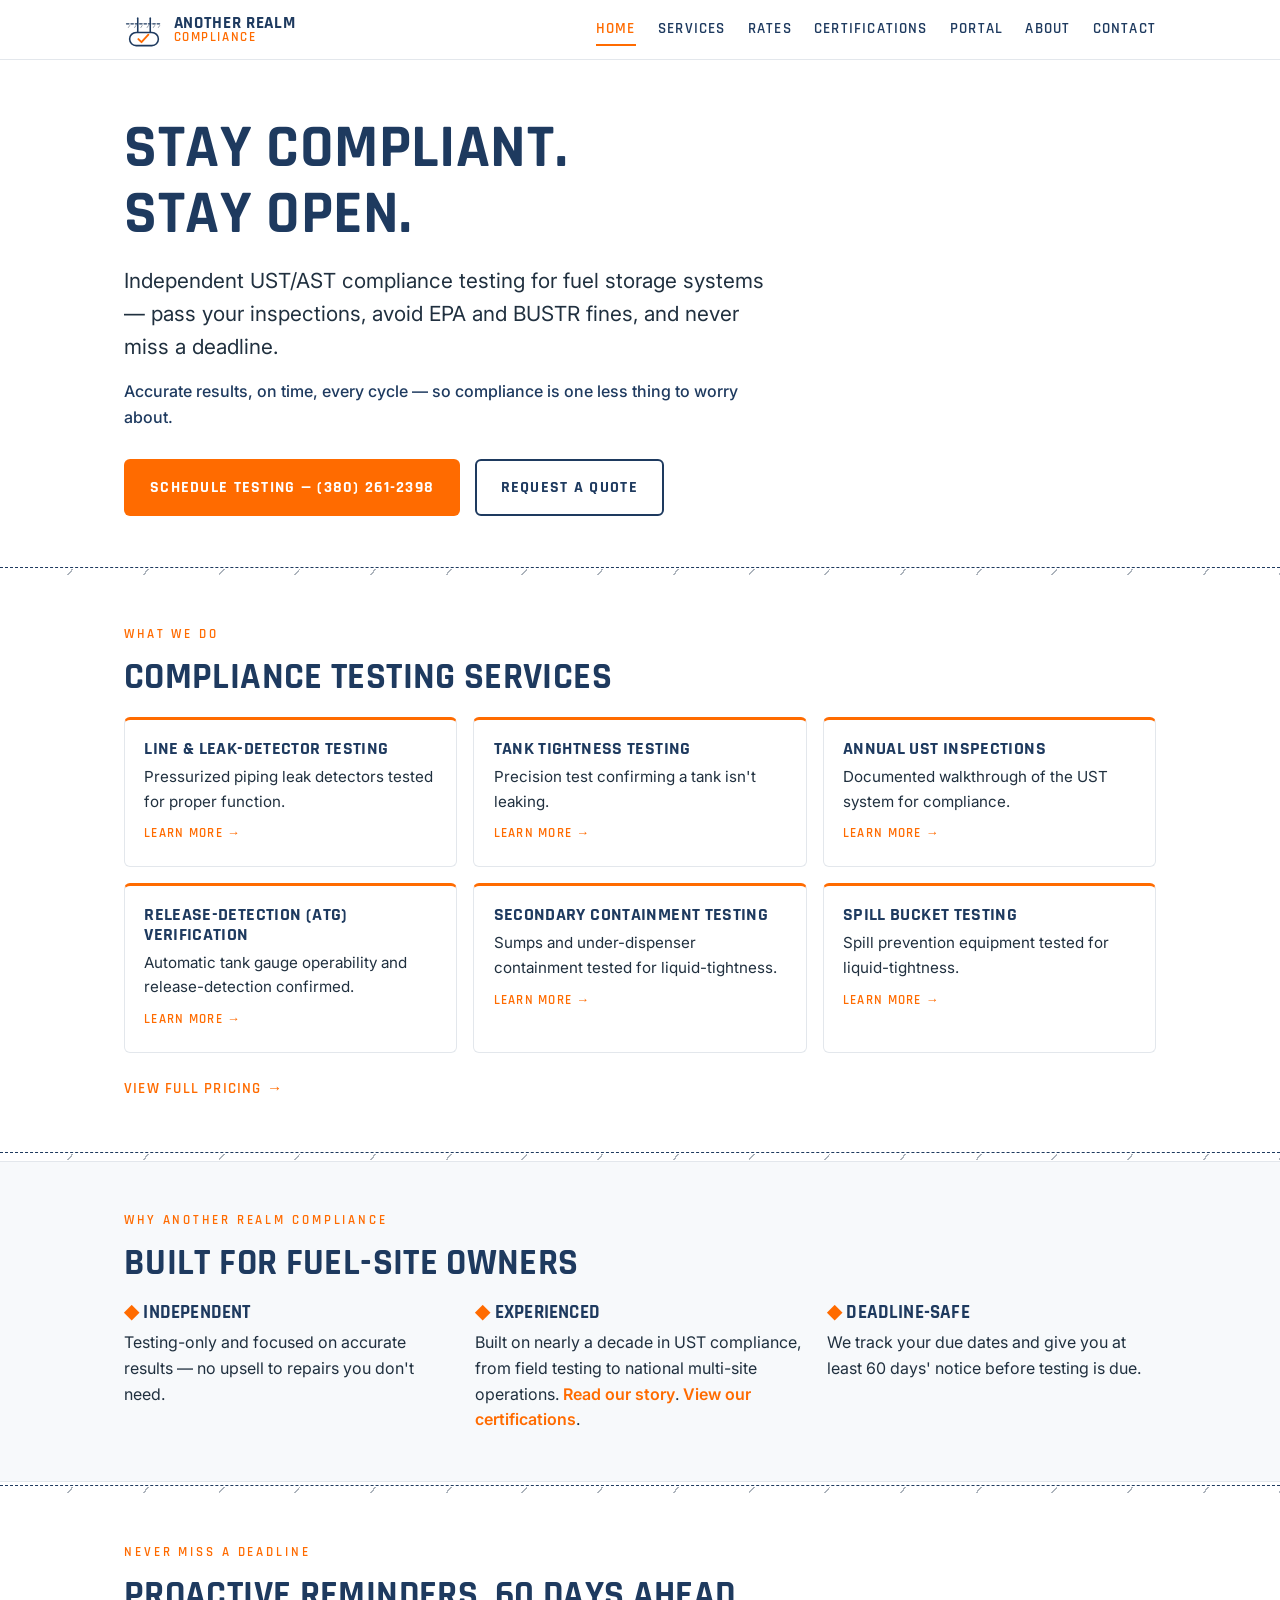
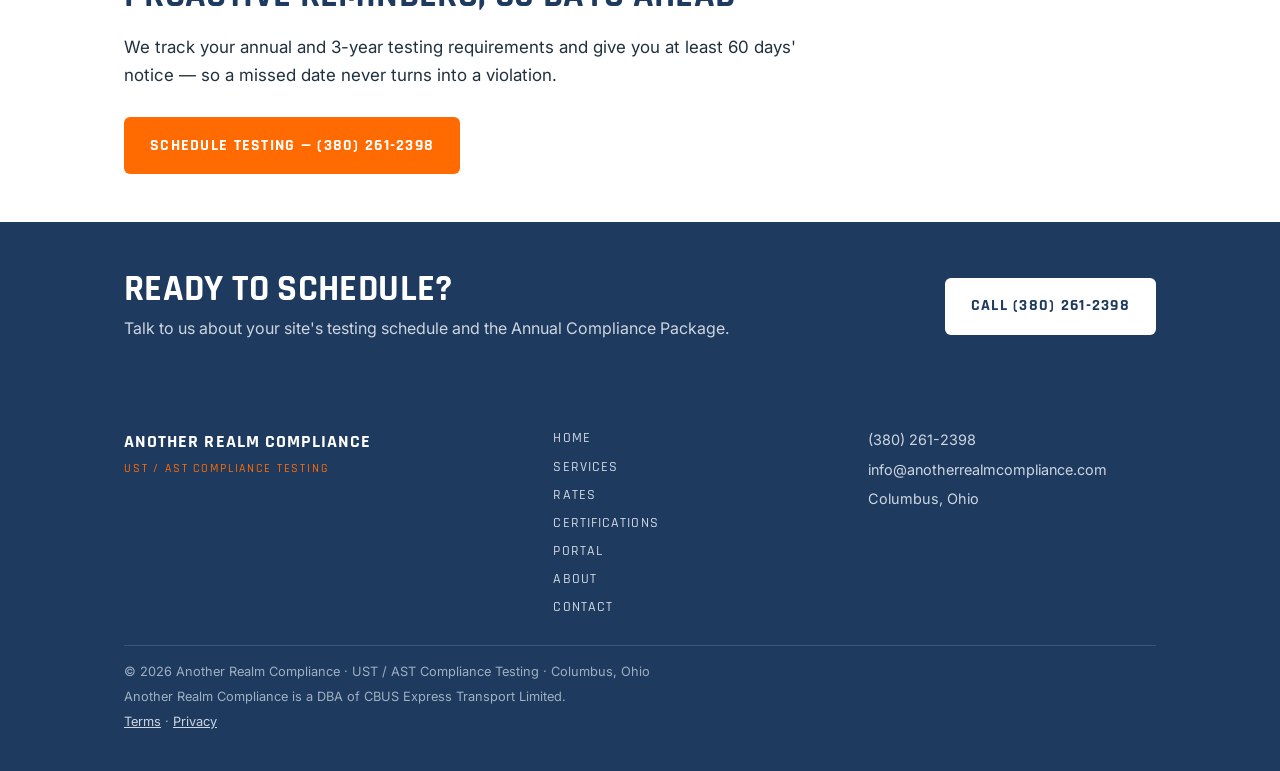
==== index.html @ cd10cde7 "Split pricing into new /rates page; strip prices from /services cards, cross-link via anchors, add R" ====
<!DOCTYPE html>
<html lang="en">
<head>
  <meta charset="UTF-8">
  <meta name="viewport" content="width=device-width, initial-scale=1.0, viewport-fit=cover">
  <meta name="theme-color" content="#1E3A5F">
  <title>UST/AST Compliance Testing | Another Realm Compliance</title>
  <meta name="description" content="Independent UST/AST compliance testing for fuel storage systems. Pass inspections, avoid EPA and BUSTR fines, and never miss a deadline. Call (380) 261-2398.">
  <link rel="canonical" href="https://anotherrealmcompliance.com/">
  <meta property="og:title" content="UST/AST Compliance Testing | Another Realm Compliance">
  <meta property="og:description" content="Independent UST/AST compliance testing for fuel storage systems. Pass inspections, avoid EPA and BUSTR fines, and never miss a deadline.">
  <meta property="og:type" content="website">
  <meta property="og:url" content="https://anotherrealmcompliance.com/">
  <meta property="og:image" content="https://anotherrealmcompliance.com/og-image.png">
  <link rel="preconnect" href="https://fonts.googleapis.com">
  <link rel="preconnect" href="https://fonts.gstatic.com" crossorigin>
  <link href="https://fonts.googleapis.com/css2?family=Rajdhani:wght@500;600;700&family=Inter:wght@400;500;600&display=swap" rel="stylesheet">
  <link rel="stylesheet" href="/style.css">
  <link rel="icon" type="image/svg+xml" href="/favicon.svg">
</head>
<body data-page="home">

<!-- ===== SHARED HEADER ===== -->
<header class="site-head">
  <div class="head-inner">
    <a class="brand" href="index.html" aria-label="Another Realm Compliance — home">
      <span class="brand-mark" aria-hidden="true">
        <svg viewBox="0 0 64 64" fill="none" xmlns="http://www.w3.org/2000/svg" role="img" aria-label="Another Realm Compliance buried tank mark">
          <line x1="4" y1="22" x2="60" y2="22" stroke="#1E3A5F" stroke-width="2" stroke-dasharray="4 3" stroke-linecap="round"/>
          <g stroke="#8A94A0" stroke-width="1.5" stroke-linecap="round">
            <line x1="9" y1="25" x2="7" y2="28"/><line x1="19" y1="25" x2="17" y2="28"/><line x1="29" y1="25" x2="27" y2="28"/><line x1="39" y1="25" x2="37" y2="28"/><line x1="49" y1="25" x2="47" y2="28"/><line x1="57" y1="25" x2="55" y2="28"/>
          </g>
          <line x1="22" y1="13" x2="22" y2="38" stroke="#1E3A5F" stroke-width="2.5" stroke-linecap="round"/>
          <line x1="42" y1="13" x2="42" y2="38" stroke="#1E3A5F" stroke-width="2.5" stroke-linecap="round"/>
          <rect x="9" y="36" width="46" height="21" rx="10.5" fill="#fff" stroke="#1E3A5F" stroke-width="2.5"/>
          <path d="M23 46.5 l5 5 l11 -12" stroke="#FF6B00" stroke-width="3" stroke-linecap="round" stroke-linejoin="round" fill="none"/>
        </svg>
      </span>
      <span class="brand-word"><span class="bw-1">Another Realm</span><span class="bw-2">Compliance</span></span>
    </a>
    <input type="checkbox" id="navToggle" class="nav-toggle" aria-hidden="true">
    <label for="navToggle" class="nav-burger" aria-label="Toggle menu"><span></span><span></span><span></span></label>
    <nav class="site-nav">
      <a class="nav-home" href="index.html">Home</a>
      <a class="nav-services" href="services.html">Services</a>
      <a class="nav-rates" href="rates.html">Rates</a>
      <a class="nav-certs" href="certifications.html">Certifications</a>
      <a class="nav-portal" href="portal.html">Portal</a>
      <a class="nav-about" href="about.html">About</a>
      <a class="nav-contact" href="contact.html">Contact</a>
      <!-- reserved for future: <a class="nav-resources" href="resources.html">Resources</a> -->
    </nav>
  </div>
</header>
<!-- ===== /SHARED HEADER ===== -->

<main>
  <section class="hero">
    <div class="wrap">
      <h1>Stay Compliant.<br>Stay Open.</h1>
      <p class="sub">Independent UST/AST compliance testing for fuel storage systems — pass your inspections, avoid EPA and BUSTR fines, and never miss a deadline.</p>
      <p class="trust">Accurate results, on time, every cycle — so compliance is one less thing to worry about.</p>
      <div class="cta-row">
        <a class="btn btn-primary" href="tel:+13802612398">Schedule Testing — (380) 261-2398</a>
        <a class="btn btn-ghost" href="contact.html">Request a Quote</a>
      </div>
    </div>
  </section>

  <div class="grade-divider"></div>

  <section class="what-we-do">
    <div class="wrap">
      <p class="eyebrow">What We Do</p>
      <h2 class="sec-title">Compliance Testing Services</h2>
      <div class="card-grid">
        <a class="card" href="services.html"><h3>Line &amp; Leak-Detector Testing</h3><p>Pressurized piping leak detectors tested for proper function.</p><span class="go">Learn more &rarr;</span></a>
        <a class="card" href="services.html"><h3>Tank Tightness Testing</h3><p>Precision test confirming a tank isn't leaking.</p><span class="go">Learn more &rarr;</span></a>
        <a class="card" href="services.html"><h3>Annual UST Inspections</h3><p>Documented walkthrough of the UST system for compliance.</p><span class="go">Learn more &rarr;</span></a>
        <a class="card" href="services.html"><h3>Release-Detection (ATG) Verification</h3><p>Automatic tank gauge operability and release-detection confirmed.</p><span class="go">Learn more &rarr;</span></a>
        <a class="card" href="services.html"><h3>Secondary Containment Testing</h3><p>Sumps and under-dispenser containment tested for liquid-tightness.</p><span class="go">Learn more &rarr;</span></a>
        <a class="card" href="services.html"><h3>Spill Bucket Testing</h3><p>Spill prevention equipment tested for liquid-tightness.</p><span class="go">Learn more &rarr;</span></a>
      </div>
      <p style="margin-top:1.4rem;"><a href="/rates" style="font-family:'Rajdhani',sans-serif;font-weight:600;text-transform:uppercase;letter-spacing:.08em;font-size:.95rem;color:var(--orange);text-decoration:none;">View Full Pricing &rarr;</a></p>
    </div>
  </section>

  <div class="grade-divider"></div>

  <section class="why band">
    <div class="wrap">
      <p class="eyebrow">Why Another Realm Compliance</p>
      <h2 class="sec-title">Built For Fuel-Site Owners</h2>
      <div class="props">
        <div class="prop">
          <h3><span class="tick">&#9670;</span> Independent</h3>
          <p>Testing-only and focused on accurate results — no upsell to repairs you don't need.</p>
        </div>
        <div class="prop">
          <h3><span class="tick">&#9670;</span> Experienced</h3>
          <p>Built on nearly a decade in UST compliance, from field testing to national multi-site operations. <a href="about.html">Read our story</a>. <a href="certifications.html">View our certifications</a>.</p>
        </div>
        <div class="prop">
          <h3><span class="tick">&#9670;</span> Deadline-Safe</h3>
          <p>We track your due dates and give you at least 60 days' notice before testing is due.</p>
        </div>
      </div>
    </div>
  </section>

  <div class="grade-divider"></div>

  <section class="deadline">
    <div class="wrap">
      <p class="eyebrow">Never Miss A Deadline</p>
      <h2 class="sec-title">Proactive Reminders, 60 Days Ahead</h2>
      <p class="sec-intro">We track your annual and 3-year testing requirements and give you at least 60 days' notice — so a missed date never turns into a violation.</p>
      <a class="btn btn-primary" href="tel:+13802612398">Schedule Testing — (380) 261-2398</a>
    </div>
  </section>

  <section class="band-navy">
    <div class="wrap band-inner">
      <div>
        <h2 class="sec-title" style="margin-bottom:.4rem;">Ready To Schedule?</h2>
        <p class="sub" style="margin:0;">Talk to us about your site's testing schedule and the Annual Compliance Package.</p>
      </div>
      <a class="btn btn-light" href="tel:+13802612398">Call (380) 261-2398</a>
    </div>
  </section>
</main>

<!-- ===== SHARED FOOTER ===== -->
<footer class="site-foot">
  <div class="foot-inner">
    <div class="foot-brand">
      <span class="foot-word">Another Realm Compliance</span>
      <span class="foot-tag">UST / AST Compliance Testing</span>
    </div>
    <nav class="foot-nav" aria-label="Footer">
      <a href="index.html">Home</a>
      <a href="services.html">Services</a>
      <a href="rates.html">Rates</a>
      <a href="certifications.html">Certifications</a>
      <a href="portal.html">Portal</a>
      <a href="about.html">About</a>
      <a href="contact.html">Contact</a>
      <!-- reserved for future: <a href="resources.html">Resources</a> -->
    </nav>
    <div class="foot-contact">
      <a href="tel:+13802612398">(380) 261-2398</a>
      <a href="mailto:info@anotherrealmcompliance.com">info@anotherrealmcompliance.com</a>
      <span>Columbus, Ohio</span>
    </div>
    <div class="foot-legal">
      <span>&copy; 2026 Another Realm Compliance &middot; UST / AST Compliance Testing &middot; Columbus, Ohio</span>
      <span>Another Realm Compliance is a DBA of CBUS Express Transport Limited.</span>
      <span><a href="/legal#terms" style="color:#cdd6e0;text-decoration:underline;">Terms</a> &middot; <a href="/legal#privacy" style="color:#cdd6e0;text-decoration:underline;">Privacy</a></span>
    </div>
  </div>
</footer>
<!-- ===== /SHARED FOOTER ===== -->

</body>
</html>
---- style.css ----
/* ============================================================
   Another Realm Compliance — shared stylesheet (multi-page site)
   Brand tokens: orange #FF6B00 · navy #1E3A5F · steel #8A94A0
   Fonts: Rajdhani (headings/nav) · Inter (body)
   ============================================================ */
*, *::before, *::after { box-sizing:border-box; margin:0; padding:0; }
:root {
  --orange:#FF6B00;
  --orange-dk:#e35f00;
  --navy:#1E3A5F;
  --navy-dk:#162c48;
  --steel:#8A94A0;
  --ink:#20303f;
  --line:#e3e7ec;
  --panel:#f7f9fb;
  --white:#ffffff;
  --wrap:1080px;
}
html { height:100%; -webkit-text-size-adjust:100%; scroll-behavior:smooth; }
body {
  min-height:100%; background:var(--white); color:var(--ink); overflow-x:hidden;
  font-family:'Inter',-apple-system,BlinkMacSystemFont,'Segoe UI',sans-serif;
  -webkit-font-smoothing:antialiased; -moz-osx-font-smoothing:grayscale;
  line-height:1.6; display:flex; flex-direction:column;
}
main { flex:1 0 auto; }
.wrap { width:100%; max-width:var(--wrap); margin:0 auto; padding:0 1.5rem; }
a { color:var(--navy); }
h1,h2,h3,h4 { font-family:'Rajdhani',sans-serif; color:var(--navy); line-height:1.08; text-transform:uppercase; letter-spacing:.01em; }

/* ── Buttons ── */
.btn {
  display:inline-flex; align-items:center; justify-content:center; gap:.5rem;
  font-family:'Rajdhani',sans-serif; font-weight:700; text-transform:uppercase;
  letter-spacing:.08em; font-size:1rem; padding:.85rem 1.5rem; border-radius:6px;
  text-decoration:none; cursor:pointer; border:2px solid transparent; transition:all .2s;
  -webkit-tap-highlight-color:transparent; text-align:center; white-space:normal; max-width:100%;
}
.btn-primary { background:var(--orange); color:#fff; }
.btn-primary:hover { background:var(--orange-dk); box-shadow:0 6px 18px rgba(255,107,0,.35); }
.btn-ghost { background:transparent; color:var(--navy); border-color:var(--navy); }
.btn-ghost:hover { background:var(--navy); color:#fff; }
.btn-light { background:#fff; color:var(--navy); }
.btn-light:hover { background:#eef2f6; }

/* ── Grade-line divider motif (dashed navy + sparse gray hatch ticks) ── */
.grade-divider { height:12px; border:0; margin:0; position:relative; }
.grade-divider::before {
  content:""; position:absolute; left:0; right:0; top:3px; height:0;
  border-top:1.5px dashed var(--navy);
}
.grade-divider::after {
  content:""; position:absolute; left:0; right:0; top:5px; height:6px;
  background-image:repeating-linear-gradient(-50deg, var(--steel) 0 1.4px, transparent 1.4px 58px);
  opacity:.7;
}

/* ── Header / nav ── */
.site-head { background:#fff; border-bottom:1px solid var(--line); position:sticky; top:0; z-index:50; }
.head-inner { max-width:var(--wrap); margin:0 auto; padding:.6rem 1.5rem; display:flex; align-items:center; justify-content:space-between; gap:1rem; }
.brand { display:flex; align-items:center; gap:.6rem; text-decoration:none; }
.brand-mark { display:block; height:40px; }
.brand-mark svg { height:40px; width:auto; display:block; }
.brand-word { display:flex; flex-direction:column; line-height:1; }
.bw-1 { font-family:'Rajdhani',sans-serif; font-weight:700; font-size:1.05rem; color:var(--navy); letter-spacing:.04em; text-transform:uppercase; }
.bw-2 { font-family:'Rajdhani',sans-serif; font-weight:600; font-size:.82rem; color:var(--orange); letter-spacing:.12em; text-transform:uppercase; }
.nav-toggle { display:none; }
.nav-burger { display:none; flex-direction:column; gap:5px; cursor:pointer; padding:8px; }
.nav-burger span { width:24px; height:2px; background:var(--navy); border-radius:2px; transition:.2s; }
.site-nav { display:flex; align-items:center; gap:1.4rem; }
.site-nav a {
  font-family:'Rajdhani',sans-serif; font-weight:600; text-transform:uppercase;
  letter-spacing:.08em; font-size:.92rem; color:var(--navy); text-decoration:none; padding:.25rem 0;
  border-bottom:2px solid transparent; transition:color .15s,border-color .15s;
}
.site-nav a:hover { color:var(--orange); }
body[data-page="home"] .nav-home,
body[data-page="services"] .nav-services,
body[data-page="rates"] .nav-rates,
body[data-page="certs"] .nav-certs,
body[data-page="portal"] .nav-portal,
body[data-page="about"] .nav-about,
body[data-page="contact"] .nav-contact { color:var(--orange); border-bottom-color:var(--orange); }

@media(max-width:760px){
  .nav-burger { display:flex; }
  .site-nav {
    position:absolute; top:100%; left:0; right:0; background:#fff; border-bottom:1px solid var(--line);
    flex-direction:column; align-items:stretch; gap:0; padding:.5rem 1.5rem 1rem;
    max-height:0; overflow:hidden; transition:max-height .25s ease; box-shadow:0 8px 18px rgba(0,0,0,.06);
  }
  .site-nav a { padding:.75rem 0; border-bottom:1px solid var(--line); }
  .nav-toggle:checked ~ .site-nav { max-height:420px; }
}

/* ── Generic sections ── */
section { padding:3rem 0; }
.eyebrow { font-family:'Rajdhani',sans-serif; font-weight:600; text-transform:uppercase; letter-spacing:.22em; color:var(--orange); font-size:.82rem; margin-bottom:.8rem; }
.sec-title { font-size:clamp(1.6rem,4vw,2.3rem); margin-bottom:1.2rem; }
.sec-intro { max-width:680px; font-size:1.06rem; margin-bottom:1.8rem; color:var(--ink); }
.center { text-align:center; }
.muted { color:var(--steel); }

/* ── Hero ── */
.hero { padding:3.5rem 0 3rem; }
.hero h1 { font-size:clamp(2.3rem,6.5vw,3.8rem); margin-bottom:1rem; }
.hero .sub { font-size:clamp(1.05rem,2.6vw,1.3rem); max-width:660px; margin-bottom:1rem; color:var(--ink); }
.hero .trust { font-size:1rem; color:var(--navy); font-weight:500; max-width:640px; margin-bottom:1.8rem; }
.hero .cta-row { display:flex; flex-wrap:wrap; gap:.9rem; }

/* ── Cards grid ── */
.card-grid { display:grid; grid-template-columns:repeat(3,1fr); gap:1rem; }
.card-grid.two { grid-template-columns:repeat(2,1fr); }
.card {
  border:1px solid var(--line); border-top:3px solid var(--orange); border-radius:6px;
  padding:1.2rem 1.2rem 1.3rem; background:#fff; text-decoration:none; color:inherit; display:block;
  transition:box-shadow .2s,transform .2s;
}
a.card:hover { box-shadow:0 8px 22px rgba(30,58,95,.1); transform:translateY(-2px); }
.card h3 { font-size:1.15rem; margin-bottom:.4rem; letter-spacing:.02em; }
.card p { font-size:.95rem; color:var(--ink); }
.card .go { display:inline-block; margin-top:.6rem; font-family:'Rajdhani',sans-serif; font-weight:600; text-transform:uppercase; letter-spacing:.1em; font-size:.8rem; color:var(--orange); }

/* ── Value props ── */
.props { display:grid; grid-template-columns:repeat(3,1fr); gap:1.4rem; }
.prop h3 { font-size:1.2rem; margin-bottom:.4rem; }
.prop .tick { color:var(--orange); }
.prop a { color:var(--orange); font-weight:600; text-decoration:none; }
.prop a:hover { text-decoration:underline; }

/* ── Bands ── */
.band { background:var(--panel); border-top:1px solid var(--line); border-bottom:1px solid var(--line); }
.band-navy { background:var(--navy); color:#fff; }
.band-navy h2 { color:#fff; }
.band-navy .sub { color:#cdd6e0; max-width:640px; margin:.6rem 0 1.4rem; }
.band-inner { display:flex; flex-wrap:wrap; align-items:center; justify-content:space-between; gap:1.2rem; }

/* ── Services (details cards) ── */
.svc-caveat { background:#fff; border:1px dashed var(--navy); border-radius:6px; padding:.9rem 1.1rem; margin-bottom:1.6rem; color:var(--navy); font-weight:500; }
.svc-list { display:flex; flex-direction:column; gap:.8rem; }
details.svc {
  border:1px solid var(--line); border-left:3px solid var(--orange); border-radius:6px; background:#fff; overflow:hidden;
}
details.svc > summary {
  list-style:none; cursor:pointer; padding:1rem 1.2rem; font-family:'Rajdhani',sans-serif; font-weight:600;
  text-transform:uppercase; letter-spacing:.03em; color:var(--navy); font-size:1.1rem;
  display:flex; align-items:center; justify-content:space-between; gap:1rem;
}
details.svc > summary::-webkit-details-marker { display:none; }
details.svc > summary::after { content:"+"; color:var(--orange); font-size:1.5rem; font-weight:700; line-height:1; }
details.svc[open] > summary::after { content:"\2013"; }
.svc-body { padding:0 1.2rem 1.2rem; }
.svc-body dl { display:grid; gap:.6rem; }
.svc-body dt { font-family:'Rajdhani',sans-serif; font-weight:600; text-transform:uppercase; letter-spacing:.1em; font-size:.75rem; color:var(--orange); }
.svc-body dd { margin:0 0 .3rem; color:var(--ink); }

/* ── Package / pricing ── */
.package { background:var(--panel); border:1px solid var(--line); border-radius:8px; padding:1.6rem; margin-top:1.8rem; }
.package h3 { font-size:1.4rem; margin-bottom:.6rem; }
.package ul { margin:.4rem 0 1rem 1.1rem; }
.package li { margin-bottom:.3rem; }
.price-grid { display:grid; grid-template-columns:repeat(3,1fr); gap:1rem; margin-top:1rem; }
.price-card { border:1px solid var(--line); border-top:3px solid var(--navy); border-radius:6px; padding:1.2rem; background:#fff; text-align:center; }
.price-card h4 { font-size:1.1rem; margin-bottom:.5rem; }
.price-card .price { font-family:'Rajdhani',sans-serif; font-weight:700; color:var(--orange); font-size:1.3rem; margin:.4rem 0 .8rem; }

/* ── Certifications ── */
.cert-list { display:flex; flex-direction:column; gap:1rem; max-width:720px; }
.cert-item { display:flex; align-items:flex-start; gap:.9rem; border:1px solid var(--line); border-left:3px solid var(--orange); border-radius:6px; padding:1.1rem 1.2rem; background:#fff; }
.cert-item .mk { color:var(--orange); font-size:1.3rem; line-height:1.2; flex-shrink:0; }
.cert-item h3 { font-size:1.15rem; margin-bottom:.15rem; }
.cert-item .kind { font-family:'Rajdhani',sans-serif; font-weight:600; text-transform:uppercase; letter-spacing:.14em; font-size:.72rem; color:var(--steel); }
.cert-note { max-width:720px; margin-top:1.4rem; color:var(--ink); }

/* ── About ── */
.prose { max-width:720px; }
.prose p { margin-bottom:1rem; font-size:1.05rem; }
.prose h2 { margin:1.6rem 0 .6rem; font-size:1.5rem; }
.prose a { color:var(--orange); font-weight:600; }

/* ── Portal ── */
.portal-status { border:1px dashed var(--navy); border-radius:6px; padding:1rem 1.2rem; background:var(--panel); color:var(--navy); font-weight:500; max-width:720px; margin:1.2rem 0 1.6rem; }
.portal-points { display:grid; grid-template-columns:repeat(3,1fr); gap:1.2rem; margin:1.4rem 0; }
.portal-points .p .tick { color:var(--orange); font-weight:700; }

/* ── Contact / form ── */
.contact-cols { display:grid; grid-template-columns:1fr 1fr; gap:2rem; align-items:start; }
.contact-facts .item { margin-bottom:1.1rem; }
.contact-facts .k { font-family:'Rajdhani',sans-serif; font-weight:600; text-transform:uppercase; letter-spacing:.18em; font-size:.72rem; color:var(--steel); display:block; margin-bottom:.2rem; }
.contact-facts a, .contact-facts .v { color:var(--navy); font-weight:600; font-size:1.15rem; text-decoration:none; }
.contact-facts a:hover { color:var(--orange); }
.call-cta { background:var(--navy); color:#fff; border-radius:8px; padding:1.3rem 1.4rem; margin-bottom:1.6rem; display:flex; flex-wrap:wrap; align-items:center; justify-content:space-between; gap:1rem; }
.call-cta .t { font-family:'Rajdhani',sans-serif; font-weight:700; text-transform:uppercase; letter-spacing:.04em; font-size:1.15rem; }
.form-card { background:var(--panel); border:1px solid var(--line); border-radius:8px; padding:1.6rem; }
.form-card .lead { margin-bottom:1.1rem; color:var(--ink); }
.form-label { display:block; font-family:'Rajdhani',sans-serif; font-weight:600; font-size:.85rem; letter-spacing:.16em; text-transform:uppercase; color:var(--navy); margin-bottom:.6rem; }
.input-row { display:flex; border-radius:5px; border:1.5px solid var(--line); overflow:hidden; background:#fff; transition:border-color .2s,box-shadow .2s; }
.input-row:focus-within { border-color:var(--navy); box-shadow:0 0 0 3px rgba(30,58,95,.14); }
.input-row input[type="email"] { flex:1; min-width:0; min-height:50px; padding:.9rem 1.1rem; background:transparent; border:none; outline:none; color:var(--ink); font-family:'Inter',sans-serif; font-size:1rem; }
.input-row input::placeholder { color:var(--steel); }
.input-row button { min-height:50px; padding:.9rem 1.6rem; background:var(--orange); border:none; color:#fff; cursor:pointer; font-family:'Rajdhani',sans-serif; font-size:.9rem; font-weight:700; letter-spacing:.12em; text-transform:uppercase; transition:background .2s,box-shadow .2s; -webkit-tap-highlight-color:transparent; }
.input-row button:hover { background:var(--orange-dk); box-shadow:0 4px 14px rgba(255,107,0,.35); }
.input-row button:disabled { opacity:.7; cursor:default; }
.success-msg { display:none; padding:.9rem 0; font-family:'Rajdhani',sans-serif; font-weight:600; color:var(--navy); font-size:1.15rem; letter-spacing:.04em; }
.success-msg .star { color:var(--orange); }
.error-msg { display:none; padding:.5rem 0; color:#c0392b; font-size:.85rem; }
.privacy-note { margin-top:.8rem; font-size:.8rem; color:var(--steel); letter-spacing:.04em; }

/* ── Footer ── */
.site-foot { background:var(--navy); color:#cdd6e0; flex-shrink:0; }
.foot-inner { max-width:var(--wrap); margin:0 auto; padding:2.4rem 1.5rem; display:grid; grid-template-columns:1.4fr 1fr 1fr; gap:1.6rem; }
.foot-word { font-family:'Rajdhani',sans-serif; font-weight:700; text-transform:uppercase; letter-spacing:.06em; color:#fff; font-size:1.1rem; display:block; }
.foot-tag { font-family:'Rajdhani',sans-serif; font-weight:500; text-transform:uppercase; letter-spacing:.16em; color:var(--orange); font-size:.72rem; display:block; margin-top:.2rem; }
.foot-nav { display:flex; flex-direction:column; gap:.4rem; }
.foot-nav a { color:#cdd6e0; text-decoration:none; font-family:'Rajdhani',sans-serif; font-weight:500; text-transform:uppercase; letter-spacing:.08em; font-size:.85rem; }
.foot-nav a:hover { color:var(--orange); }
.foot-contact { display:flex; flex-direction:column; gap:.4rem; }
.foot-contact a, .foot-contact span { color:#cdd6e0; text-decoration:none; font-size:.9rem; }
.foot-contact a:hover { color:#fff; }
.foot-legal { grid-column:1 / -1; border-top:1px solid rgba(255,255,255,.14); padding-top:1rem; display:flex; flex-direction:column; gap:.3rem; }
.foot-legal span { font-size:.8rem; color:#9fb0c2; }

@media(max-width:760px){
  .card-grid, .card-grid.two, .props, .portal-points, .price-grid { grid-template-columns:1fr; }
  .contact-cols { grid-template-columns:1fr; }
  .foot-inner { grid-template-columns:1fr; gap:1.2rem; }
  .input-row { flex-direction:column; }
  .input-row button { width:100%; }
  .band-inner { flex-direction:column; align-items:flex-start; }
  .band-inner .btn, .call-cta .btn { width:100%; }
  .call-cta { flex-direction:column; align-items:flex-start; }
}
@media(max-width:560px){
  .hero .cta-row { flex-direction:column; align-items:stretch; }
  .hero .cta-row .btn { width:100%; }
}
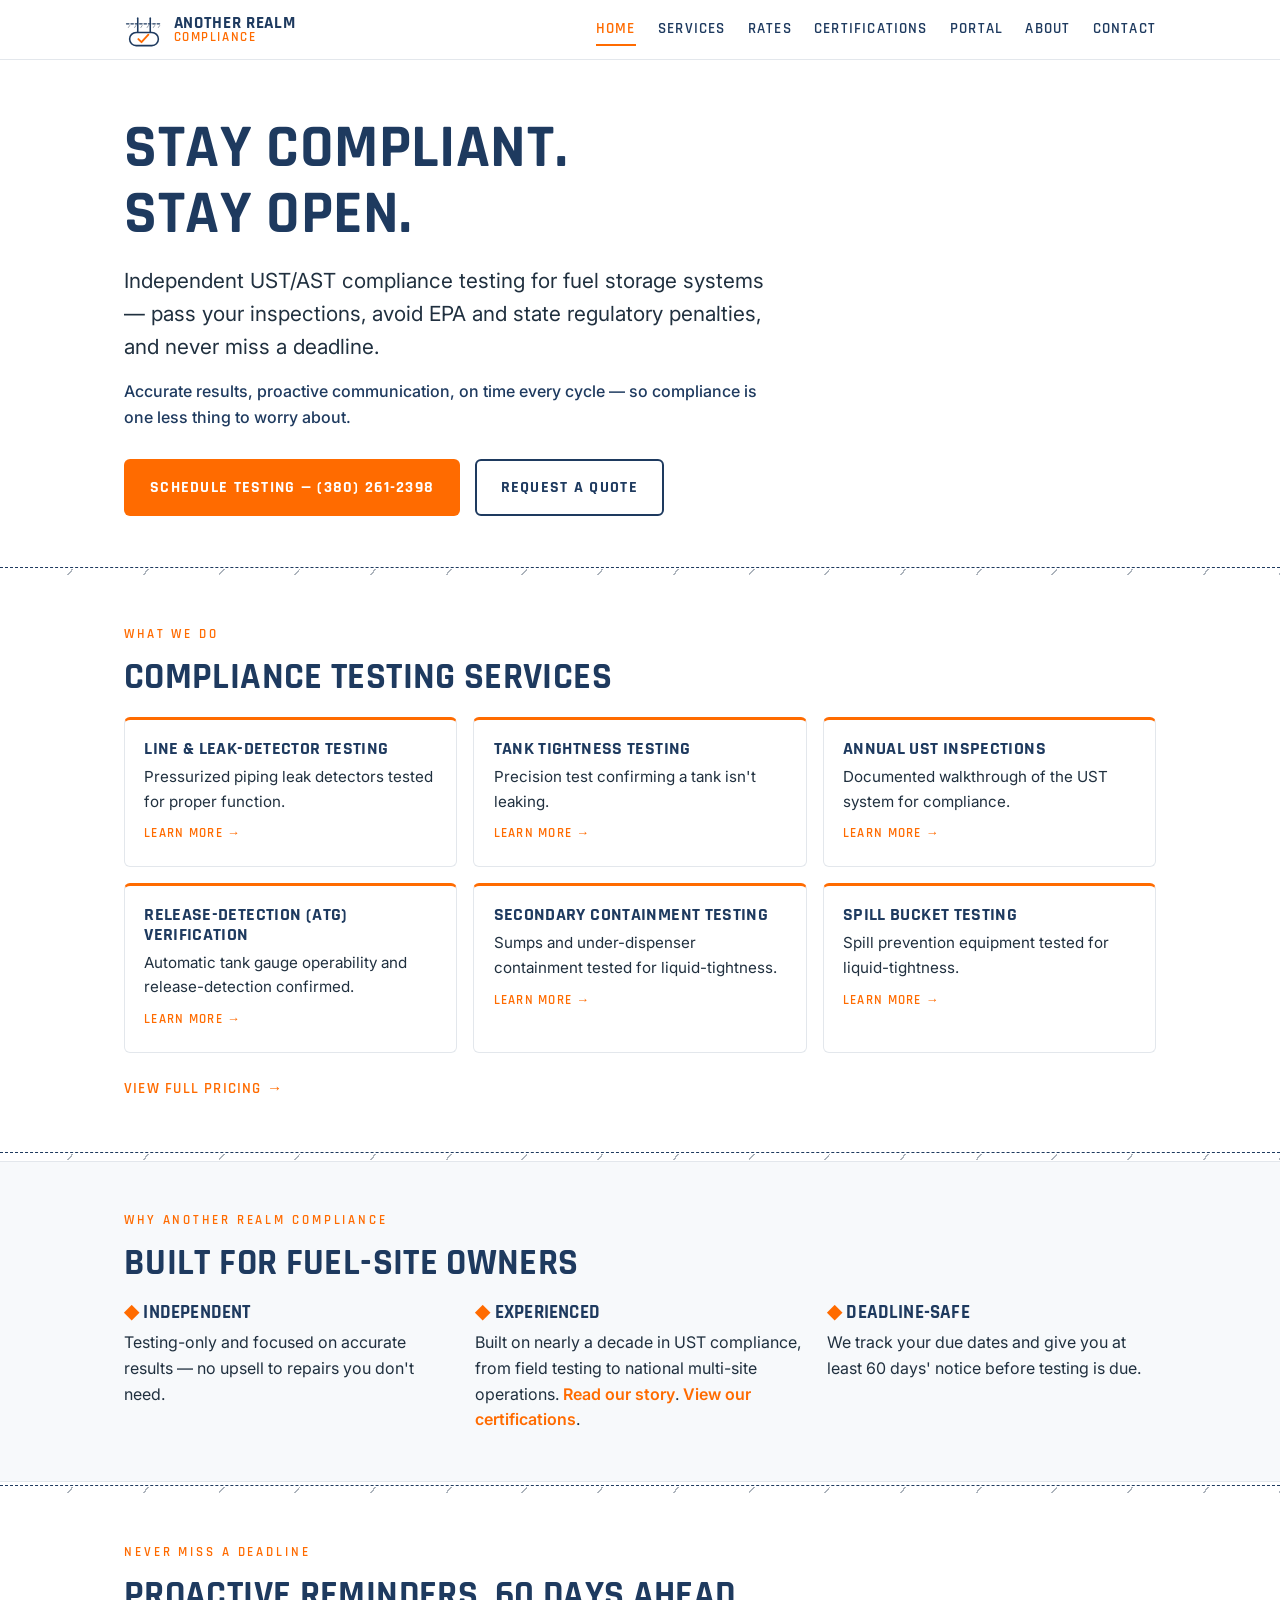
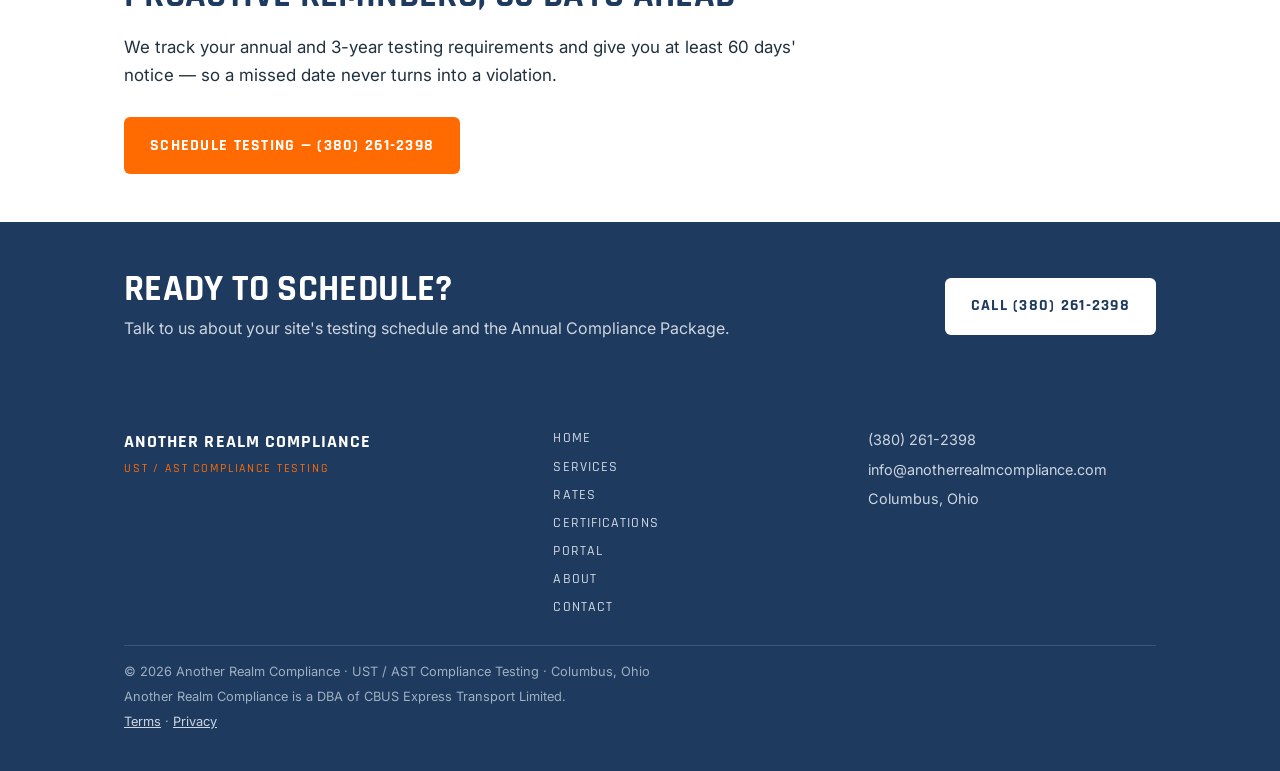
==== commit 73b92ccc: "Fix remaining BUSTR references sitewide; add responsive-communication differentiator to Home/About/s" ====
--- a/index.html
+++ b/index.html
@@ -5,10 +5,10 @@
   <meta name="viewport" content="width=device-width, initial-scale=1.0, viewport-fit=cover">
   <meta name="theme-color" content="#1E3A5F">
   <title>UST/AST Compliance Testing | Another Realm Compliance</title>
-  <meta name="description" content="Independent UST/AST compliance testing for fuel storage systems. Pass inspections, avoid EPA and BUSTR fines, and never miss a deadline. Call (380) 261-2398.">
+  <meta name="description" content="Independent UST/AST compliance testing for fuel storage systems. Pass inspections, avoid EPA and state regulatory penalties, and never miss a deadline. Call (380) 261-2398.">
   <link rel="canonical" href="https://anotherrealmcompliance.com/">
   <meta property="og:title" content="UST/AST Compliance Testing | Another Realm Compliance">
-  <meta property="og:description" content="Independent UST/AST compliance testing for fuel storage systems. Pass inspections, avoid EPA and BUSTR fines, and never miss a deadline.">
+  <meta property="og:description" content="Independent UST/AST compliance testing for fuel storage systems. Pass inspections, avoid EPA and state regulatory penalties, and never miss a deadline.">
   <meta property="og:type" content="website">
   <meta property="og:url" content="https://anotherrealmcompliance.com/">
   <meta property="og:image" content="https://anotherrealmcompliance.com/og-image.png">
@@ -58,8 +58,8 @@
   <section class="hero">
     <div class="wrap">
       <h1>Stay Compliant.<br>Stay Open.</h1>
-      <p class="sub">Independent UST/AST compliance testing for fuel storage systems — pass your inspections, avoid EPA and BUSTR fines, and never miss a deadline.</p>
-      <p class="trust">Accurate results, on time, every cycle — so compliance is one less thing to worry about.</p>
+      <p class="sub">Independent UST/AST compliance testing for fuel storage systems — pass your inspections, avoid EPA and state regulatory penalties, and never miss a deadline.</p>
+      <p class="trust">Accurate results, proactive communication, on time every cycle — so compliance is one less thing to worry about.</p>
       <div class="cta-row">
         <a class="btn btn-primary" href="tel:+13802612398">Schedule Testing — (380) 261-2398</a>
         <a class="btn btn-ghost" href="contact.html">Request a Quote</a>
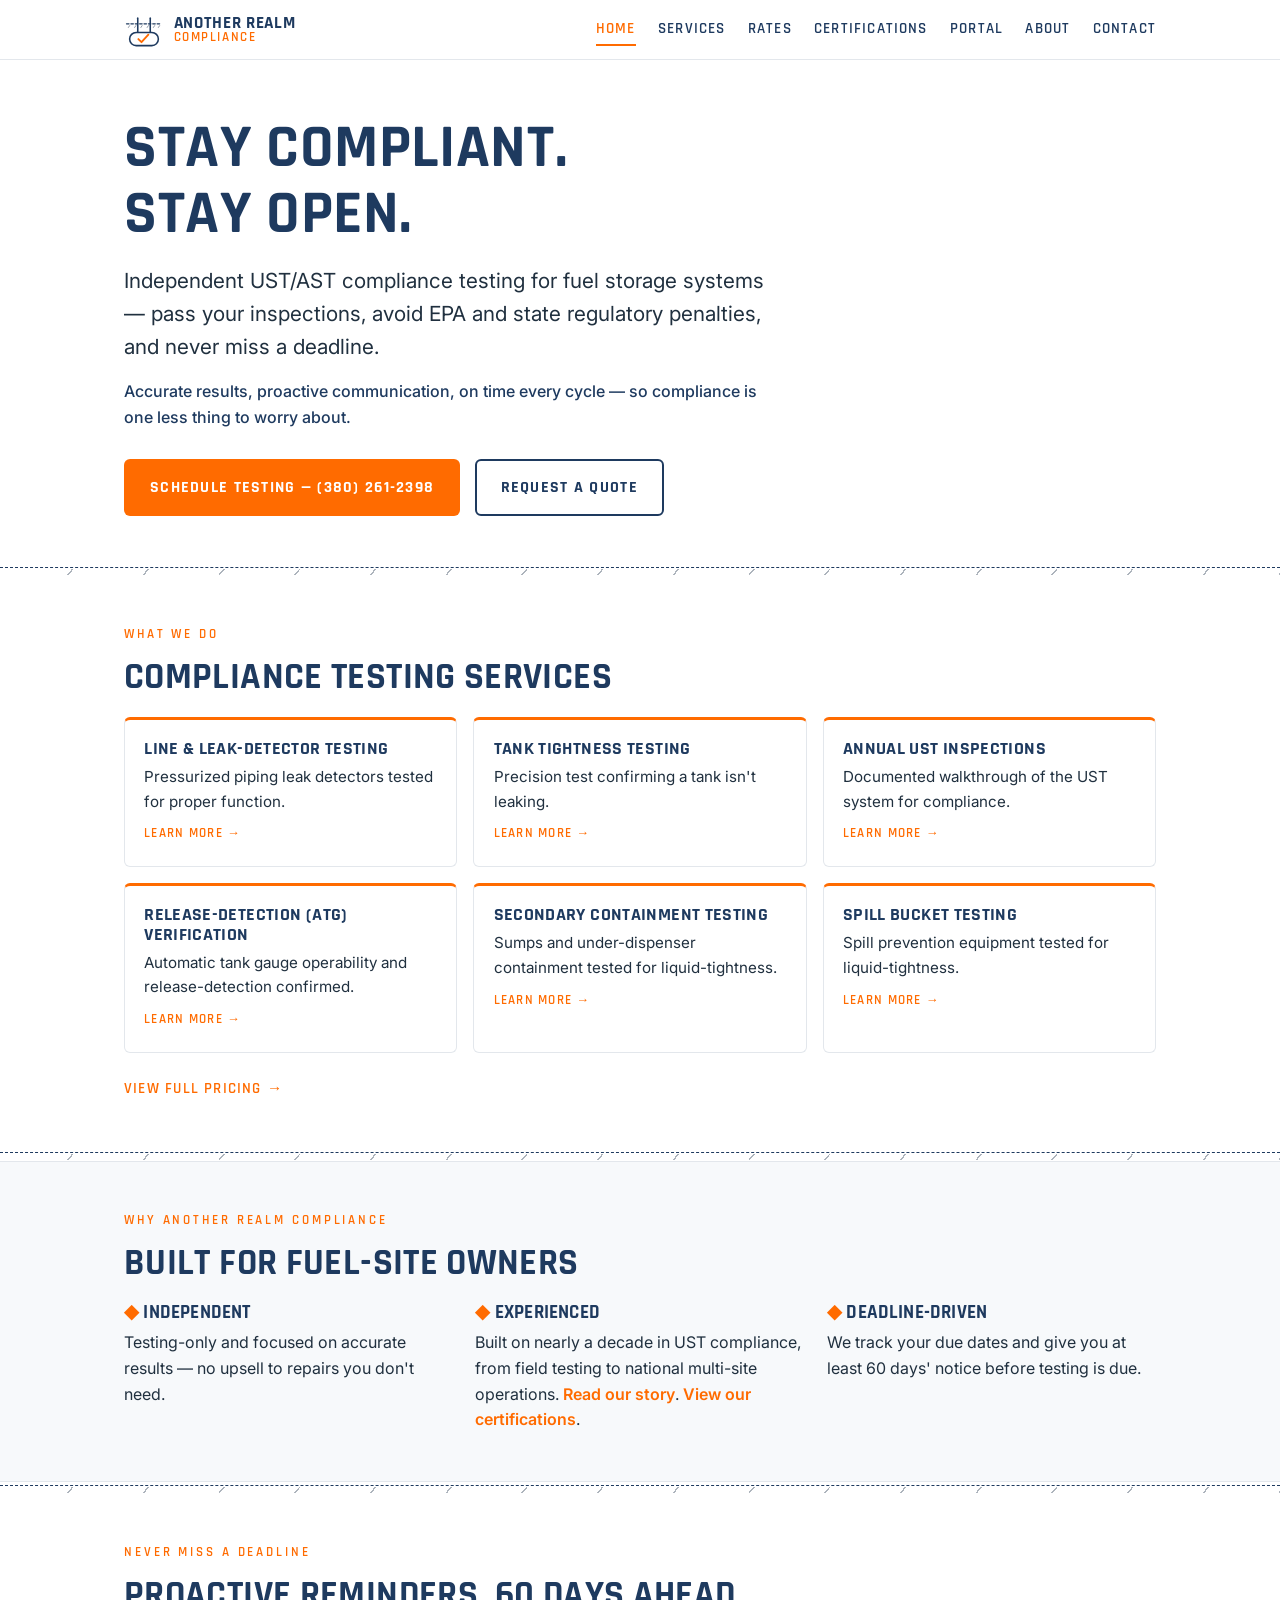
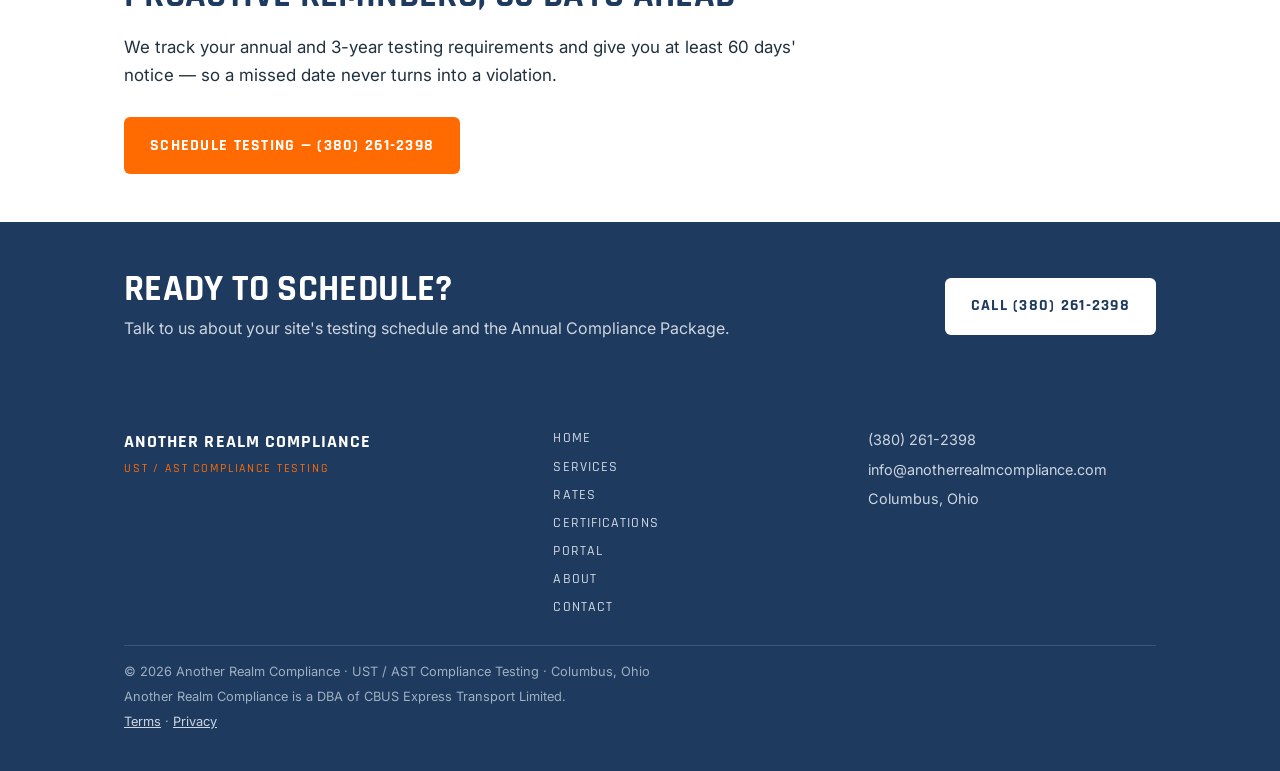
==== commit c1f3d152: "Update tagline to Deadline-Driven sitewide; add content-hash fingerprinting to og-image/style/favico" ====
--- a/index.html
+++ b/index.html
@@ -11,12 +11,12 @@
   <meta property="og:description" content="Independent UST/AST compliance testing for fuel storage systems. Pass inspections, avoid EPA and state regulatory penalties, and never miss a deadline.">
   <meta property="og:type" content="website">
   <meta property="og:url" content="https://anotherrealmcompliance.com/">
-  <meta property="og:image" content="https://anotherrealmcompliance.com/og-image.png">
+  <meta property="og:image" content="https://anotherrealmcompliance.com/og-image.7cd42fa3.png">
   <link rel="preconnect" href="https://fonts.googleapis.com">
   <link rel="preconnect" href="https://fonts.gstatic.com" crossorigin>
   <link href="https://fonts.googleapis.com/css2?family=Rajdhani:wght@500;600;700&family=Inter:wght@400;500;600&display=swap" rel="stylesheet">
-  <link rel="stylesheet" href="/style.css">
-  <link rel="icon" type="image/svg+xml" href="/favicon.svg">
+  <link rel="stylesheet" href="/style.99b4024d.css">
+  <link rel="icon" type="image/svg+xml" href="/favicon.4cda8c5a.svg">
 </head>
 <body data-page="home">
 
@@ -101,7 +101,7 @@
           <p>Built on nearly a decade in UST compliance, from field testing to national multi-site operations. <a href="about.html">Read our story</a>. <a href="certifications.html">View our certifications</a>.</p>
         </div>
         <div class="prop">
-          <h3><span class="tick">&#9670;</span> Deadline-Safe</h3>
+          <h3><span class="tick">&#9670;</span> Deadline-Driven</h3>
           <p>We track your due dates and give you at least 60 days' notice before testing is due.</p>
         </div>
       </div>
--- a/style.99b4024d.css
+++ b/style.99b4024d.css
@@ -0,0 +1,236 @@
+/* ============================================================
+   Another Realm Compliance — shared stylesheet (multi-page site)
+   Brand tokens: orange #FF6B00 · navy #1E3A5F · steel #8A94A0
+   Fonts: Rajdhani (headings/nav) · Inter (body)
+   ============================================================ */
+*, *::before, *::after { box-sizing:border-box; margin:0; padding:0; }
+:root {
+  --orange:#FF6B00;
+  --orange-dk:#e35f00;
+  --navy:#1E3A5F;
+  --navy-dk:#162c48;
+  --steel:#8A94A0;
+  --ink:#20303f;
+  --line:#e3e7ec;
+  --panel:#f7f9fb;
+  --white:#ffffff;
+  --wrap:1080px;
+}
+html { height:100%; -webkit-text-size-adjust:100%; scroll-behavior:smooth; }
+body {
+  min-height:100%; background:var(--white); color:var(--ink); overflow-x:hidden;
+  font-family:'Inter',-apple-system,BlinkMacSystemFont,'Segoe UI',sans-serif;
+  -webkit-font-smoothing:antialiased; -moz-osx-font-smoothing:grayscale;
+  line-height:1.6; display:flex; flex-direction:column;
+}
+main { flex:1 0 auto; }
+.wrap { width:100%; max-width:var(--wrap); margin:0 auto; padding:0 1.5rem; }
+a { color:var(--navy); }
+h1,h2,h3,h4 { font-family:'Rajdhani',sans-serif; color:var(--navy); line-height:1.08; text-transform:uppercase; letter-spacing:.01em; }
+
+/* ── Buttons ── */
+.btn {
+  display:inline-flex; align-items:center; justify-content:center; gap:.5rem;
+  font-family:'Rajdhani',sans-serif; font-weight:700; text-transform:uppercase;
+  letter-spacing:.08em; font-size:1rem; padding:.85rem 1.5rem; border-radius:6px;
+  text-decoration:none; cursor:pointer; border:2px solid transparent; transition:all .2s;
+  -webkit-tap-highlight-color:transparent; text-align:center; white-space:normal; max-width:100%;
+}
+.btn-primary { background:var(--orange); color:#fff; }
+.btn-primary:hover { background:var(--orange-dk); box-shadow:0 6px 18px rgba(255,107,0,.35); }
+.btn-ghost { background:transparent; color:var(--navy); border-color:var(--navy); }
+.btn-ghost:hover { background:var(--navy); color:#fff; }
+.btn-light { background:#fff; color:var(--navy); }
+.btn-light:hover { background:#eef2f6; }
+
+/* ── Grade-line divider motif (dashed navy + sparse gray hatch ticks) ── */
+.grade-divider { height:12px; border:0; margin:0; position:relative; }
+.grade-divider::before {
+  content:""; position:absolute; left:0; right:0; top:3px; height:0;
+  border-top:1.5px dashed var(--navy);
+}
+.grade-divider::after {
+  content:""; position:absolute; left:0; right:0; top:5px; height:6px;
+  background-image:repeating-linear-gradient(-50deg, var(--steel) 0 1.4px, transparent 1.4px 58px);
+  opacity:.7;
+}
+
+/* ── Header / nav ── */
+.site-head { background:#fff; border-bottom:1px solid var(--line); position:sticky; top:0; z-index:50; }
+.head-inner { max-width:var(--wrap); margin:0 auto; padding:.6rem 1.5rem; display:flex; align-items:center; justify-content:space-between; gap:1rem; }
+.brand { display:flex; align-items:center; gap:.6rem; text-decoration:none; }
+.brand-mark { display:block; height:40px; }
+.brand-mark svg { height:40px; width:auto; display:block; }
+.brand-word { display:flex; flex-direction:column; line-height:1; }
+.bw-1 { font-family:'Rajdhani',sans-serif; font-weight:700; font-size:1.05rem; color:var(--navy); letter-spacing:.04em; text-transform:uppercase; }
+.bw-2 { font-family:'Rajdhani',sans-serif; font-weight:600; font-size:.82rem; color:var(--orange); letter-spacing:.12em; text-transform:uppercase; }
+.nav-toggle { display:none; }
+.nav-burger { display:none; flex-direction:column; gap:5px; cursor:pointer; padding:8px; }
+.nav-burger span { width:24px; height:2px; background:var(--navy); border-radius:2px; transition:.2s; }
+.site-nav { display:flex; align-items:center; gap:1.4rem; }
+.site-nav a {
+  font-family:'Rajdhani',sans-serif; font-weight:600; text-transform:uppercase;
+  letter-spacing:.08em; font-size:.92rem; color:var(--navy); text-decoration:none; padding:.25rem 0;
+  border-bottom:2px solid transparent; transition:color .15s,border-color .15s;
+}
+.site-nav a:hover { color:var(--orange); }
+body[data-page="home"] .nav-home,
+body[data-page="services"] .nav-services,
+body[data-page="rates"] .nav-rates,
+body[data-page="certs"] .nav-certs,
+body[data-page="portal"] .nav-portal,
+body[data-page="about"] .nav-about,
+body[data-page="contact"] .nav-contact { color:var(--orange); border-bottom-color:var(--orange); }
+
+@media(max-width:760px){
+  .nav-burger { display:flex; }
+  .site-nav {
+    position:absolute; top:100%; left:0; right:0; background:#fff; border-bottom:1px solid var(--line);
+    flex-direction:column; align-items:stretch; gap:0; padding:.5rem 1.5rem 1rem;
+    max-height:0; overflow:hidden; transition:max-height .25s ease; box-shadow:0 8px 18px rgba(0,0,0,.06);
+  }
+  .site-nav a { padding:.75rem 0; border-bottom:1px solid var(--line); }
+  .nav-toggle:checked ~ .site-nav { max-height:420px; }
+}
+
+/* ── Generic sections ── */
+section { padding:3rem 0; }
+.eyebrow { font-family:'Rajdhani',sans-serif; font-weight:600; text-transform:uppercase; letter-spacing:.22em; color:var(--orange); font-size:.82rem; margin-bottom:.8rem; }
+.sec-title { font-size:clamp(1.6rem,4vw,2.3rem); margin-bottom:1.2rem; }
+.sec-intro { max-width:680px; font-size:1.06rem; margin-bottom:1.8rem; color:var(--ink); }
+.center { text-align:center; }
+.muted { color:var(--steel); }
+
+/* ── Hero ── */
+.hero { padding:3.5rem 0 3rem; }
+.hero h1 { font-size:clamp(2.3rem,6.5vw,3.8rem); margin-bottom:1rem; }
+.hero .sub { font-size:clamp(1.05rem,2.6vw,1.3rem); max-width:660px; margin-bottom:1rem; color:var(--ink); }
+.hero .trust { font-size:1rem; color:var(--navy); font-weight:500; max-width:640px; margin-bottom:1.8rem; }
+.hero .cta-row { display:flex; flex-wrap:wrap; gap:.9rem; }
+
+/* ── Cards grid ── */
+.card-grid { display:grid; grid-template-columns:repeat(3,1fr); gap:1rem; }
+.card-grid.two { grid-template-columns:repeat(2,1fr); }
+.card {
+  border:1px solid var(--line); border-top:3px solid var(--orange); border-radius:6px;
+  padding:1.2rem 1.2rem 1.3rem; background:#fff; text-decoration:none; color:inherit; display:block;
+  transition:box-shadow .2s,transform .2s;
+}
+a.card:hover { box-shadow:0 8px 22px rgba(30,58,95,.1); transform:translateY(-2px); }
+.card h3 { font-size:1.15rem; margin-bottom:.4rem; letter-spacing:.02em; }
+.card p { font-size:.95rem; color:var(--ink); }
+.card .go { display:inline-block; margin-top:.6rem; font-family:'Rajdhani',sans-serif; font-weight:600; text-transform:uppercase; letter-spacing:.1em; font-size:.8rem; color:var(--orange); }
+
+/* ── Value props ── */
+.props { display:grid; grid-template-columns:repeat(3,1fr); gap:1.4rem; }
+.prop h3 { font-size:1.2rem; margin-bottom:.4rem; }
+.prop .tick { color:var(--orange); }
+.prop a { color:var(--orange); font-weight:600; text-decoration:none; }
+.prop a:hover { text-decoration:underline; }
+
+/* ── Bands ── */
+.band { background:var(--panel); border-top:1px solid var(--line); border-bottom:1px solid var(--line); }
+.band-navy { background:var(--navy); color:#fff; }
+.band-navy h2 { color:#fff; }
+.band-navy .sub { color:#cdd6e0; max-width:640px; margin:.6rem 0 1.4rem; }
+.band-inner { display:flex; flex-wrap:wrap; align-items:center; justify-content:space-between; gap:1.2rem; }
+
+/* ── Services (details cards) ── */
+.svc-caveat { background:#fff; border:1px dashed var(--navy); border-radius:6px; padding:.9rem 1.1rem; margin-bottom:1.6rem; color:var(--navy); font-weight:500; }
+.svc-list { display:flex; flex-direction:column; gap:.8rem; }
+details.svc {
+  border:1px solid var(--line); border-left:3px solid var(--orange); border-radius:6px; background:#fff; overflow:hidden;
+}
+details.svc > summary {
+  list-style:none; cursor:pointer; padding:1rem 1.2rem; font-family:'Rajdhani',sans-serif; font-weight:600;
+  text-transform:uppercase; letter-spacing:.03em; color:var(--navy); font-size:1.1rem;
+  display:flex; align-items:center; justify-content:space-between; gap:1rem;
+}
+details.svc > summary::-webkit-details-marker { display:none; }
+details.svc > summary::after { content:"+"; color:var(--orange); font-size:1.5rem; font-weight:700; line-height:1; }
+details.svc[open] > summary::after { content:"\2013"; }
+.svc-body { padding:0 1.2rem 1.2rem; }
+.svc-body dl { display:grid; gap:.6rem; }
+.svc-body dt { font-family:'Rajdhani',sans-serif; font-weight:600; text-transform:uppercase; letter-spacing:.1em; font-size:.75rem; color:var(--orange); }
+.svc-body dd { margin:0 0 .3rem; color:var(--ink); }
+
+/* ── Package / pricing ── */
+.package { background:var(--panel); border:1px solid var(--line); border-radius:8px; padding:1.6rem; margin-top:1.8rem; }
+.package h3 { font-size:1.4rem; margin-bottom:.6rem; }
+.package ul { margin:.4rem 0 1rem 1.1rem; }
+.package li { margin-bottom:.3rem; }
+.price-grid { display:grid; grid-template-columns:repeat(3,1fr); gap:1rem; margin-top:1rem; }
+.price-card { border:1px solid var(--line); border-top:3px solid var(--navy); border-radius:6px; padding:1.2rem; background:#fff; text-align:center; }
+.price-card h4 { font-size:1.1rem; margin-bottom:.5rem; }
+.price-card .price { font-family:'Rajdhani',sans-serif; font-weight:700; color:var(--orange); font-size:1.3rem; margin:.4rem 0 .8rem; }
+
+/* ── Certifications ── */
+.cert-list { display:flex; flex-direction:column; gap:1rem; max-width:720px; }
+.cert-item { display:flex; align-items:flex-start; gap:.9rem; border:1px solid var(--line); border-left:3px solid var(--orange); border-radius:6px; padding:1.1rem 1.2rem; background:#fff; }
+.cert-item .mk { color:var(--orange); font-size:1.3rem; line-height:1.2; flex-shrink:0; }
+.cert-item h3 { font-size:1.15rem; margin-bottom:.15rem; }
+.cert-item .kind { font-family:'Rajdhani',sans-serif; font-weight:600; text-transform:uppercase; letter-spacing:.14em; font-size:.72rem; color:var(--steel); }
+.cert-note { max-width:720px; margin-top:1.4rem; color:var(--ink); }
+
+/* ── About ── */
+.prose { max-width:720px; }
+.prose p { margin-bottom:1rem; font-size:1.05rem; }
+.prose h2 { margin:1.6rem 0 .6rem; font-size:1.5rem; }
+.prose a { color:var(--orange); font-weight:600; }
+
+/* ── Portal ── */
+.portal-status { border:1px dashed var(--navy); border-radius:6px; padding:1rem 1.2rem; background:var(--panel); color:var(--navy); font-weight:500; max-width:720px; margin:1.2rem 0 1.6rem; }
+.portal-points { display:grid; grid-template-columns:repeat(3,1fr); gap:1.2rem; margin:1.4rem 0; }
+.portal-points .p .tick { color:var(--orange); font-weight:700; }
+
+/* ── Contact / form ── */
+.contact-cols { display:grid; grid-template-columns:1fr 1fr; gap:2rem; align-items:start; }
+.contact-facts .item { margin-bottom:1.1rem; }
+.contact-facts .k { font-family:'Rajdhani',sans-serif; font-weight:600; text-transform:uppercase; letter-spacing:.18em; font-size:.72rem; color:var(--steel); display:block; margin-bottom:.2rem; }
+.contact-facts a, .contact-facts .v { color:var(--navy); font-weight:600; font-size:1.15rem; text-decoration:none; }
+.contact-facts a:hover { color:var(--orange); }
+.call-cta { background:var(--navy); color:#fff; border-radius:8px; padding:1.3rem 1.4rem; margin-bottom:1.6rem; display:flex; flex-wrap:wrap; align-items:center; justify-content:space-between; gap:1rem; }
+.call-cta .t { font-family:'Rajdhani',sans-serif; font-weight:700; text-transform:uppercase; letter-spacing:.04em; font-size:1.15rem; }
+.form-card { background:var(--panel); border:1px solid var(--line); border-radius:8px; padding:1.6rem; }
+.form-card .lead { margin-bottom:1.1rem; color:var(--ink); }
+.form-label { display:block; font-family:'Rajdhani',sans-serif; font-weight:600; font-size:.85rem; letter-spacing:.16em; text-transform:uppercase; color:var(--navy); margin-bottom:.6rem; }
+.input-row { display:flex; border-radius:5px; border:1.5px solid var(--line); overflow:hidden; background:#fff; transition:border-color .2s,box-shadow .2s; }
+.input-row:focus-within { border-color:var(--navy); box-shadow:0 0 0 3px rgba(30,58,95,.14); }
+.input-row input[type="email"] { flex:1; min-width:0; min-height:50px; padding:.9rem 1.1rem; background:transparent; border:none; outline:none; color:var(--ink); font-family:'Inter',sans-serif; font-size:1rem; }
+.input-row input::placeholder { color:var(--steel); }
+.input-row button { min-height:50px; padding:.9rem 1.6rem; background:var(--orange); border:none; color:#fff; cursor:pointer; font-family:'Rajdhani',sans-serif; font-size:.9rem; font-weight:700; letter-spacing:.12em; text-transform:uppercase; transition:background .2s,box-shadow .2s; -webkit-tap-highlight-color:transparent; }
+.input-row button:hover { background:var(--orange-dk); box-shadow:0 4px 14px rgba(255,107,0,.35); }
+.input-row button:disabled { opacity:.7; cursor:default; }
+.success-msg { display:none; padding:.9rem 0; font-family:'Rajdhani',sans-serif; font-weight:600; color:var(--navy); font-size:1.15rem; letter-spacing:.04em; }
+.success-msg .star { color:var(--orange); }
+.error-msg { display:none; padding:.5rem 0; color:#c0392b; font-size:.85rem; }
+.privacy-note { margin-top:.8rem; font-size:.8rem; color:var(--steel); letter-spacing:.04em; }
+
+/* ── Footer ── */
+.site-foot { background:var(--navy); color:#cdd6e0; flex-shrink:0; }
+.foot-inner { max-width:var(--wrap); margin:0 auto; padding:2.4rem 1.5rem; display:grid; grid-template-columns:1.4fr 1fr 1fr; gap:1.6rem; }
+.foot-word { font-family:'Rajdhani',sans-serif; font-weight:700; text-transform:uppercase; letter-spacing:.06em; color:#fff; font-size:1.1rem; display:block; }
+.foot-tag { font-family:'Rajdhani',sans-serif; font-weight:500; text-transform:uppercase; letter-spacing:.16em; color:var(--orange); font-size:.72rem; display:block; margin-top:.2rem; }
+.foot-nav { display:flex; flex-direction:column; gap:.4rem; }
+.foot-nav a { color:#cdd6e0; text-decoration:none; font-family:'Rajdhani',sans-serif; font-weight:500; text-transform:uppercase; letter-spacing:.08em; font-size:.85rem; }
+.foot-nav a:hover { color:var(--orange); }
+.foot-contact { display:flex; flex-direction:column; gap:.4rem; }
+.foot-contact a, .foot-contact span { color:#cdd6e0; text-decoration:none; font-size:.9rem; }
+.foot-contact a:hover { color:#fff; }
+.foot-legal { grid-column:1 / -1; border-top:1px solid rgba(255,255,255,.14); padding-top:1rem; display:flex; flex-direction:column; gap:.3rem; }
+.foot-legal span { font-size:.8rem; color:#9fb0c2; }
+
+@media(max-width:760px){
+  .card-grid, .card-grid.two, .props, .portal-points, .price-grid { grid-template-columns:1fr; }
+  .contact-cols { grid-template-columns:1fr; }
+  .foot-inner { grid-template-columns:1fr; gap:1.2rem; }
+  .input-row { flex-direction:column; }
+  .input-row button { width:100%; }
+  .band-inner { flex-direction:column; align-items:flex-start; }
+  .band-inner .btn, .call-cta .btn { width:100%; }
+  .call-cta { flex-direction:column; align-items:flex-start; }
+}
+@media(max-width:560px){
+  .hero .cta-row { flex-direction:column; align-items:stretch; }
+  .hero .cta-row .btn { width:100%; }
+}
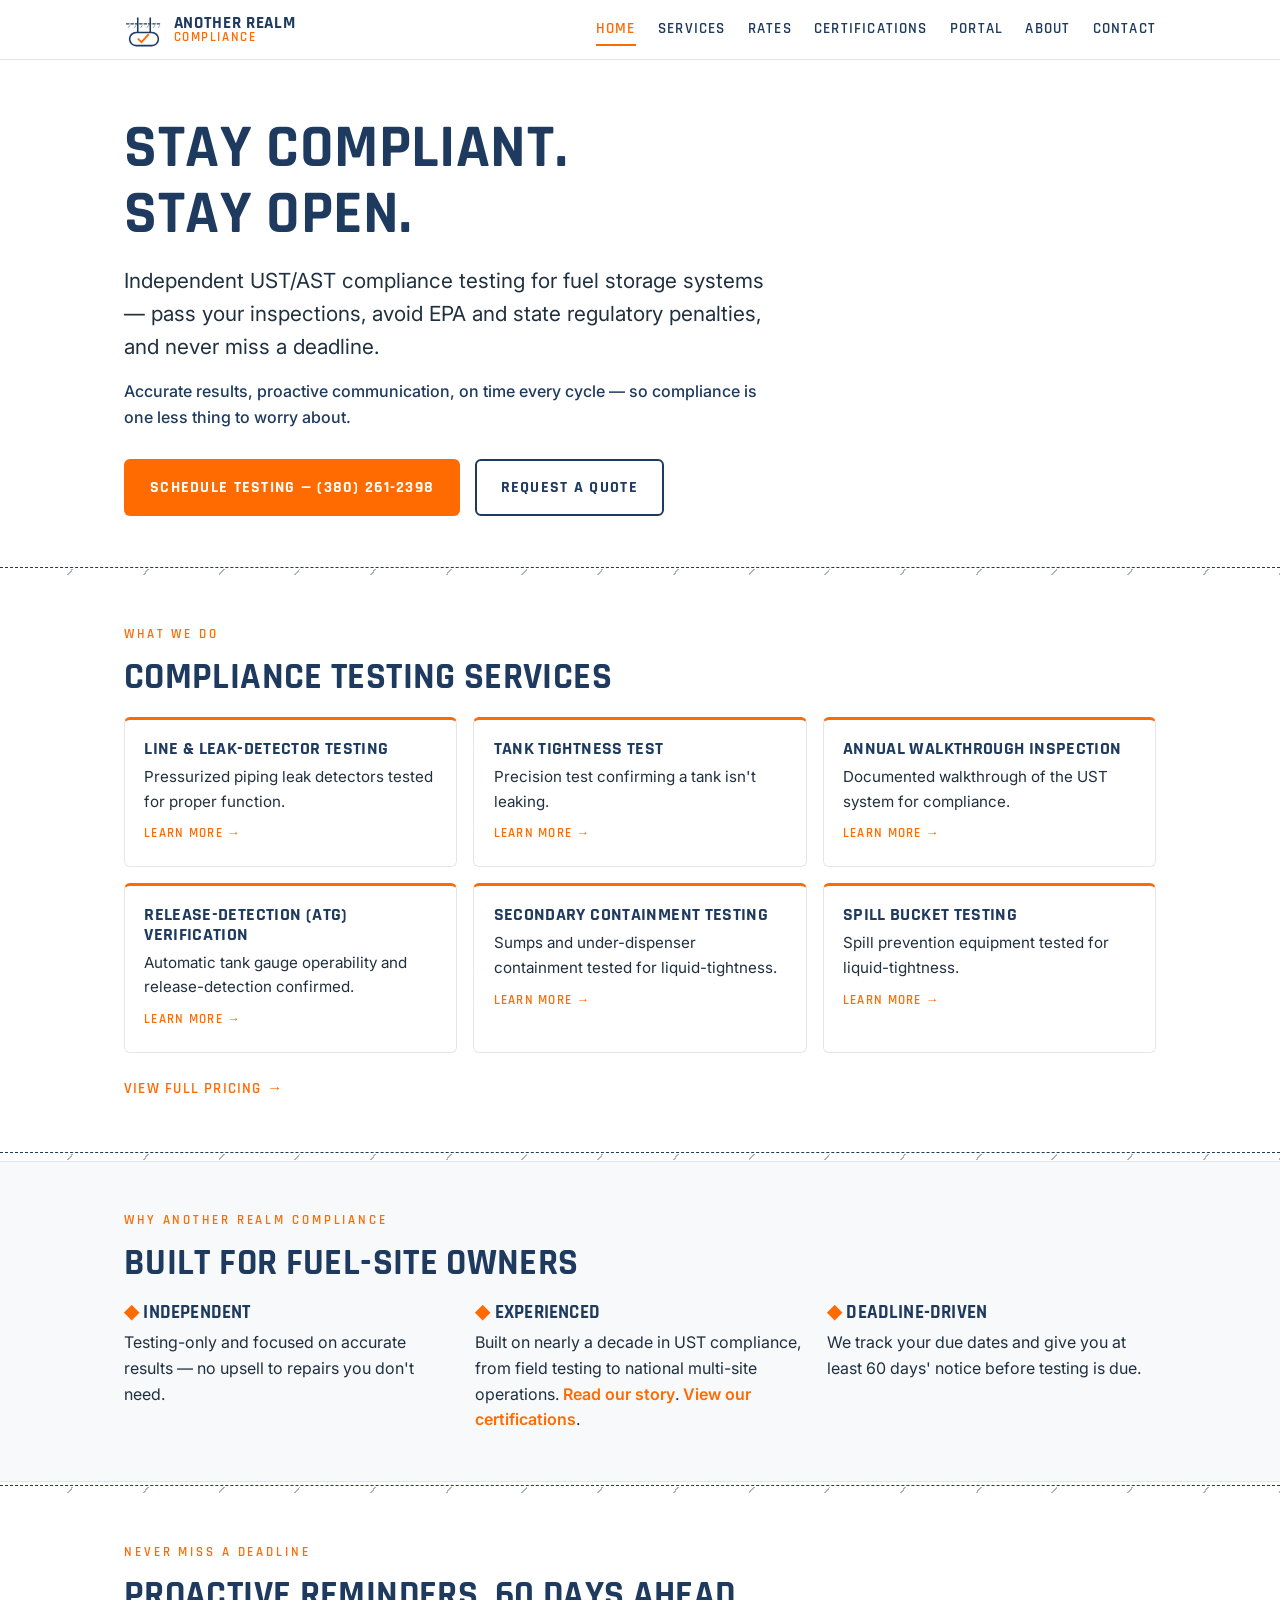
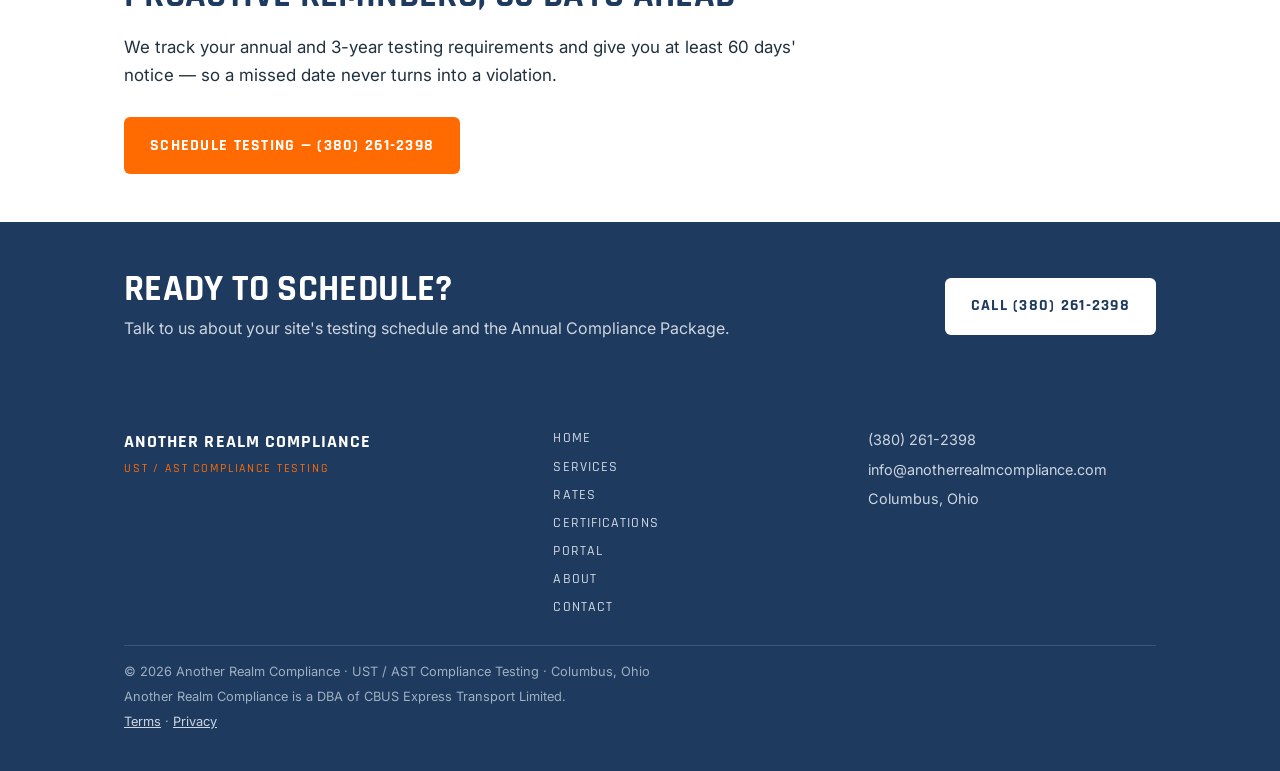
==== commit f3017d6a: "Launch /quote instant estimate; 21-service contact form + handoff; tank tightness live; standardize " ====
--- a/index.html
+++ b/index.html
@@ -75,8 +75,8 @@
       <h2 class="sec-title">Compliance Testing Services</h2>
       <div class="card-grid">
         <a class="card" href="services.html"><h3>Line &amp; Leak-Detector Testing</h3><p>Pressurized piping leak detectors tested for proper function.</p><span class="go">Learn more &rarr;</span></a>
-        <a class="card" href="services.html"><h3>Tank Tightness Testing</h3><p>Precision test confirming a tank isn't leaking.</p><span class="go">Learn more &rarr;</span></a>
-        <a class="card" href="services.html"><h3>Annual UST Inspections</h3><p>Documented walkthrough of the UST system for compliance.</p><span class="go">Learn more &rarr;</span></a>
+        <a class="card" href="services.html"><h3>Tank Tightness Test</h3><p>Precision test confirming a tank isn't leaking.</p><span class="go">Learn more &rarr;</span></a>
+        <a class="card" href="services.html"><h3>Annual Walkthrough Inspection</h3><p>Documented walkthrough of the UST system for compliance.</p><span class="go">Learn more &rarr;</span></a>
         <a class="card" href="services.html"><h3>Release-Detection (ATG) Verification</h3><p>Automatic tank gauge operability and release-detection confirmed.</p><span class="go">Learn more &rarr;</span></a>
         <a class="card" href="services.html"><h3>Secondary Containment Testing</h3><p>Sumps and under-dispenser containment tested for liquid-tightness.</p><span class="go">Learn more &rarr;</span></a>
         <a class="card" href="services.html"><h3>Spill Bucket Testing</h3><p>Spill prevention equipment tested for liquid-tightness.</p><span class="go">Learn more &rarr;</span></a>
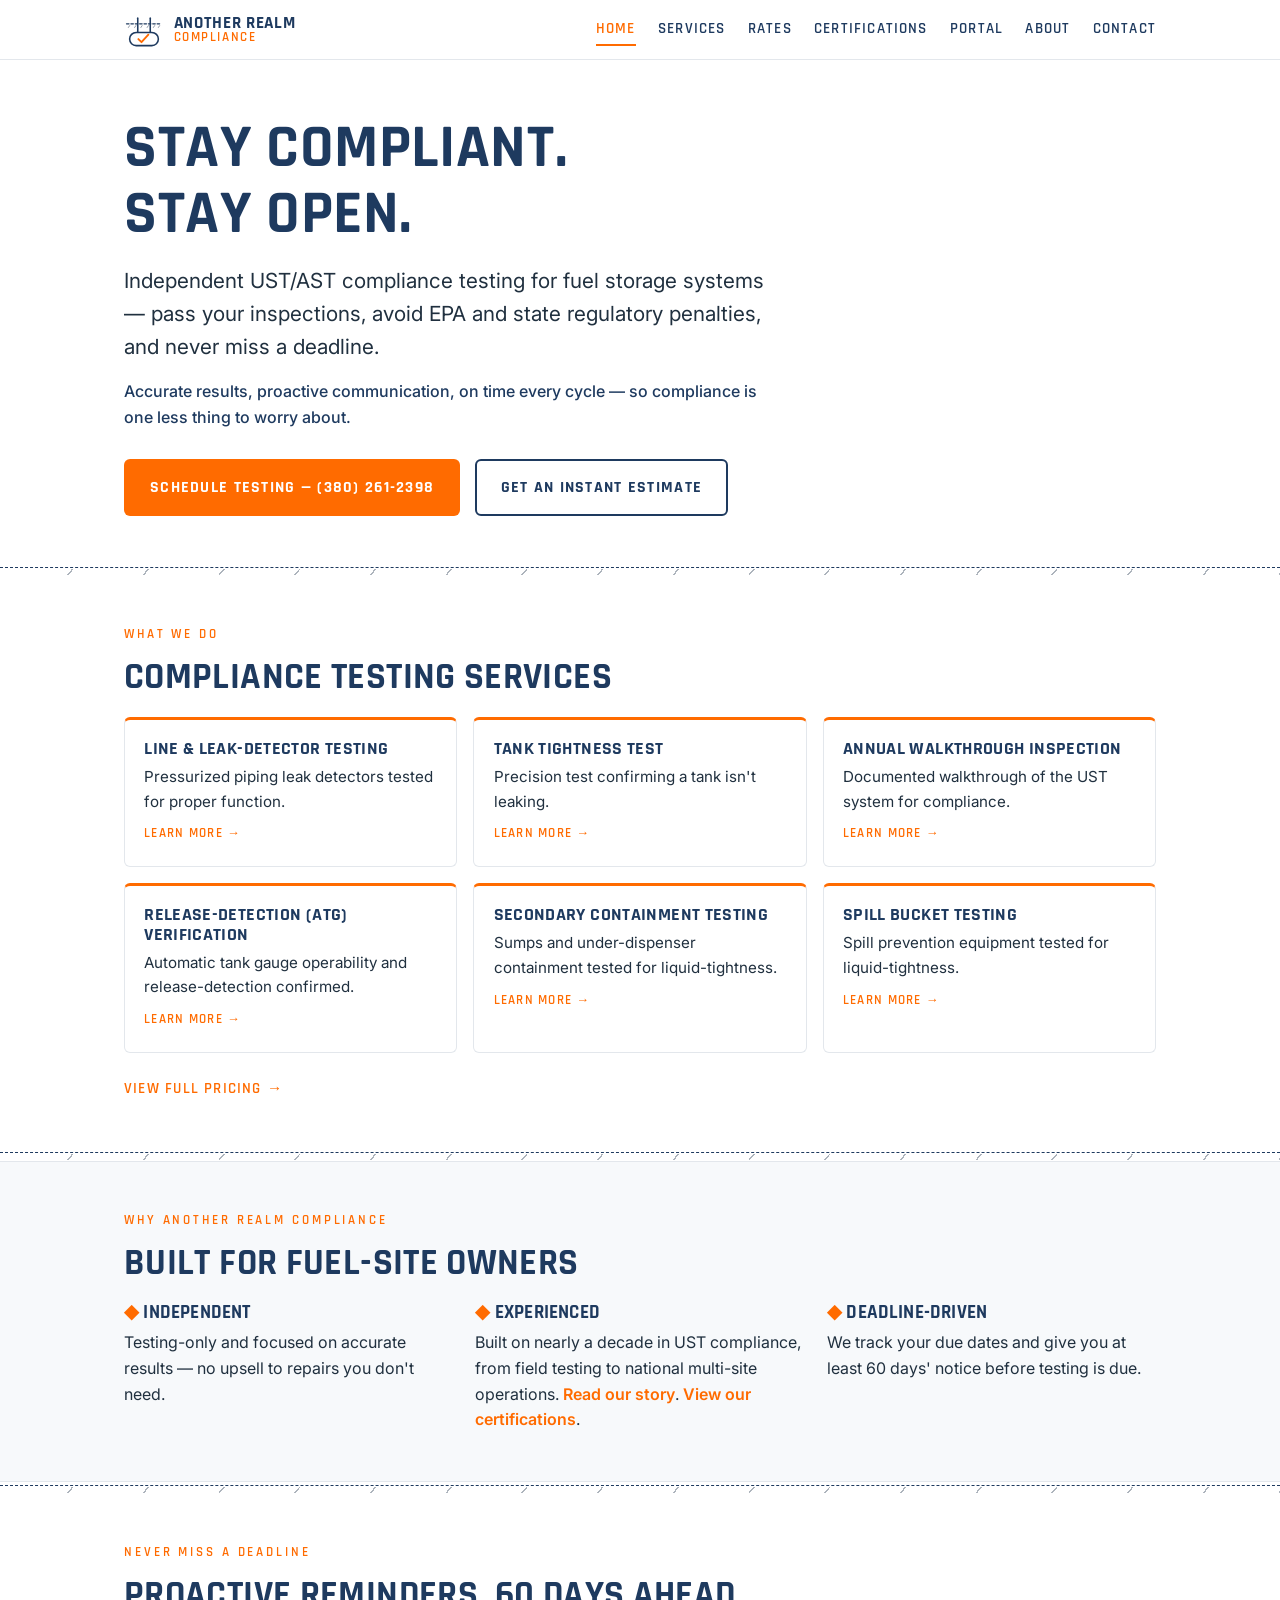
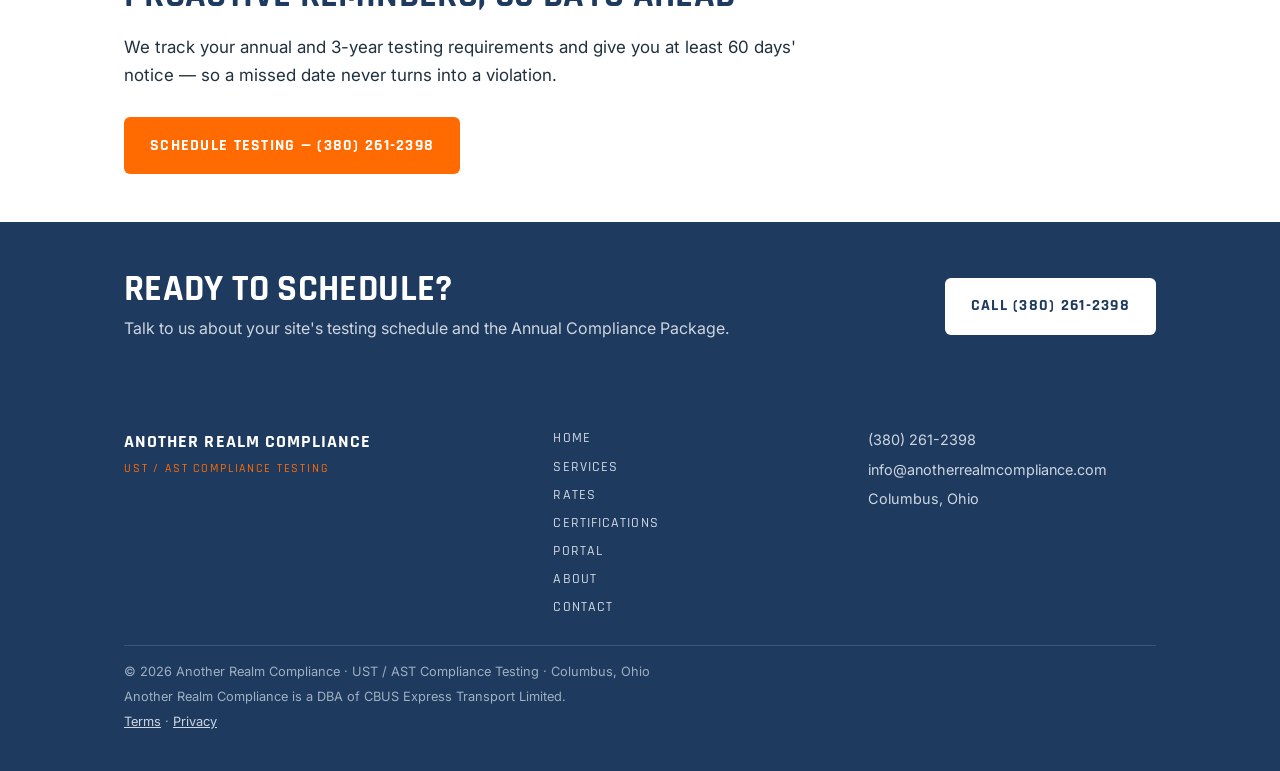
==== commit fe850212: "Repoint Request-a-Quote CTAs to /quote instant estimator (index, rates, certifications)" ====
--- a/index.html
+++ b/index.html
@@ -62,7 +62,7 @@
       <p class="trust">Accurate results, proactive communication, on time every cycle — so compliance is one less thing to worry about.</p>
       <div class="cta-row">
         <a class="btn btn-primary" href="tel:+13802612398">Schedule Testing — (380) 261-2398</a>
-        <a class="btn btn-ghost" href="contact.html">Request a Quote</a>
+        <a class="btn btn-ghost" href="quote.html">Get an Instant Estimate</a>
       </div>
     </div>
   </section>
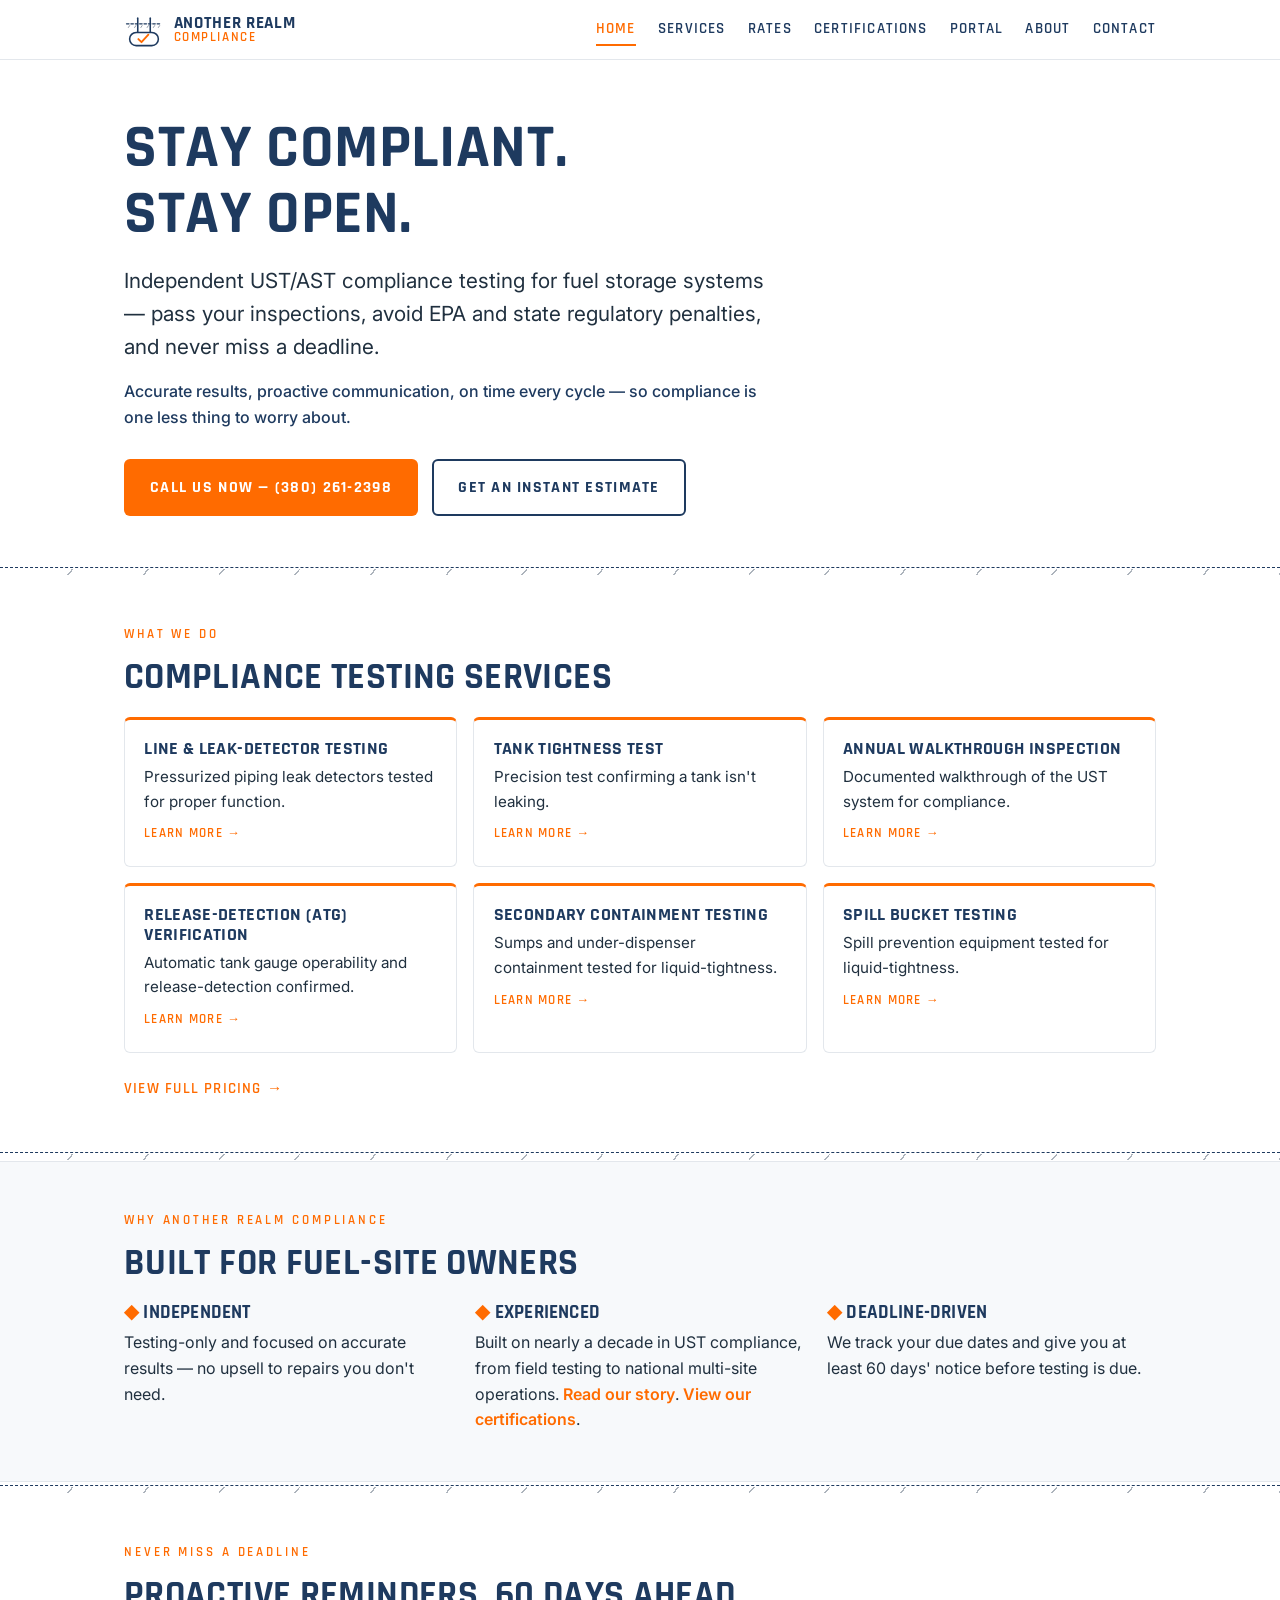
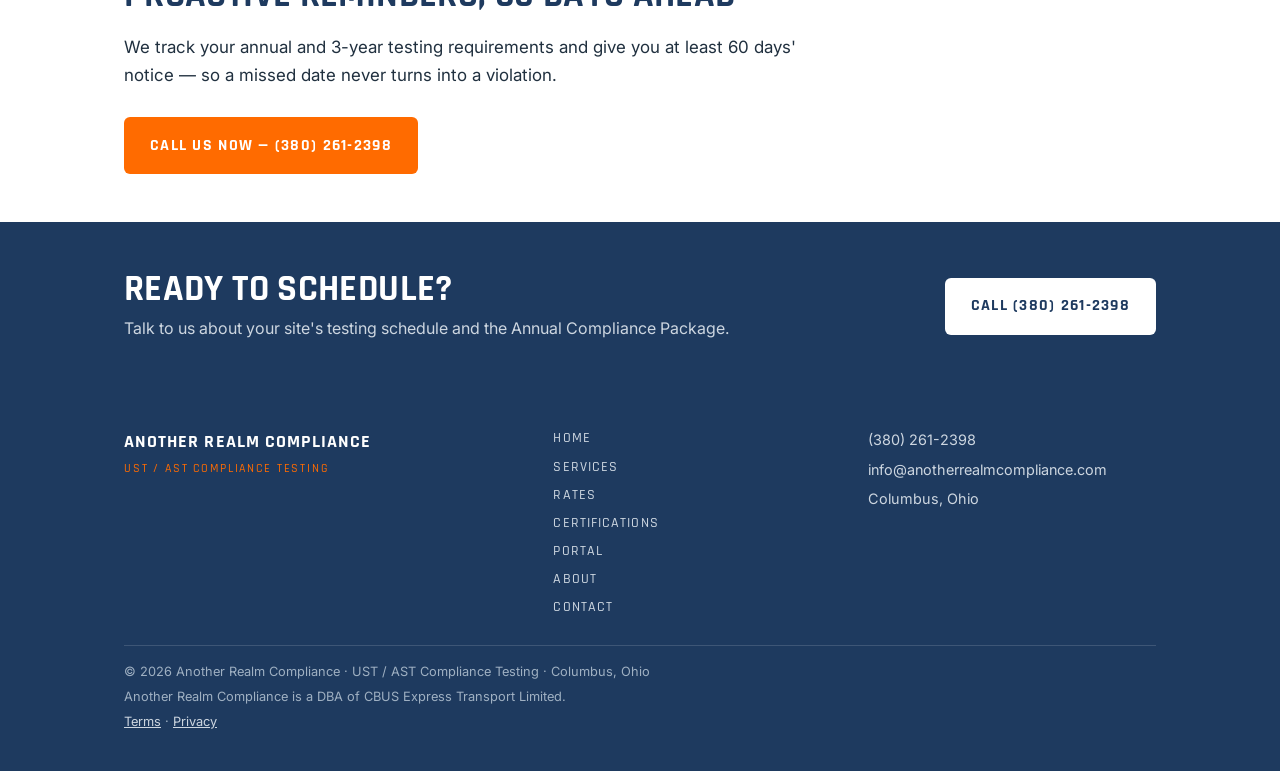
==== commit b3ee1710: "Relabel phone CTAs 'Schedule Testing' -> 'Call Us Now'; remove Edit-estimate link from contact banne" ====
--- a/index.html
+++ b/index.html
@@ -61,7 +61,7 @@
       <p class="sub">Independent UST/AST compliance testing for fuel storage systems — pass your inspections, avoid EPA and state regulatory penalties, and never miss a deadline.</p>
       <p class="trust">Accurate results, proactive communication, on time every cycle — so compliance is one less thing to worry about.</p>
       <div class="cta-row">
-        <a class="btn btn-primary" href="tel:+13802612398">Schedule Testing — (380) 261-2398</a>
+        <a class="btn btn-primary" href="tel:+13802612398">Call Us Now — (380) 261-2398</a>
         <a class="btn btn-ghost" href="quote.html">Get an Instant Estimate</a>
       </div>
     </div>
@@ -115,7 +115,7 @@
       <p class="eyebrow">Never Miss A Deadline</p>
       <h2 class="sec-title">Proactive Reminders, 60 Days Ahead</h2>
       <p class="sec-intro">We track your annual and 3-year testing requirements and give you at least 60 days' notice — so a missed date never turns into a violation.</p>
-      <a class="btn btn-primary" href="tel:+13802612398">Schedule Testing — (380) 261-2398</a>
+      <a class="btn btn-primary" href="tel:+13802612398">Call Us Now — (380) 261-2398</a>
     </div>
   </section>
 
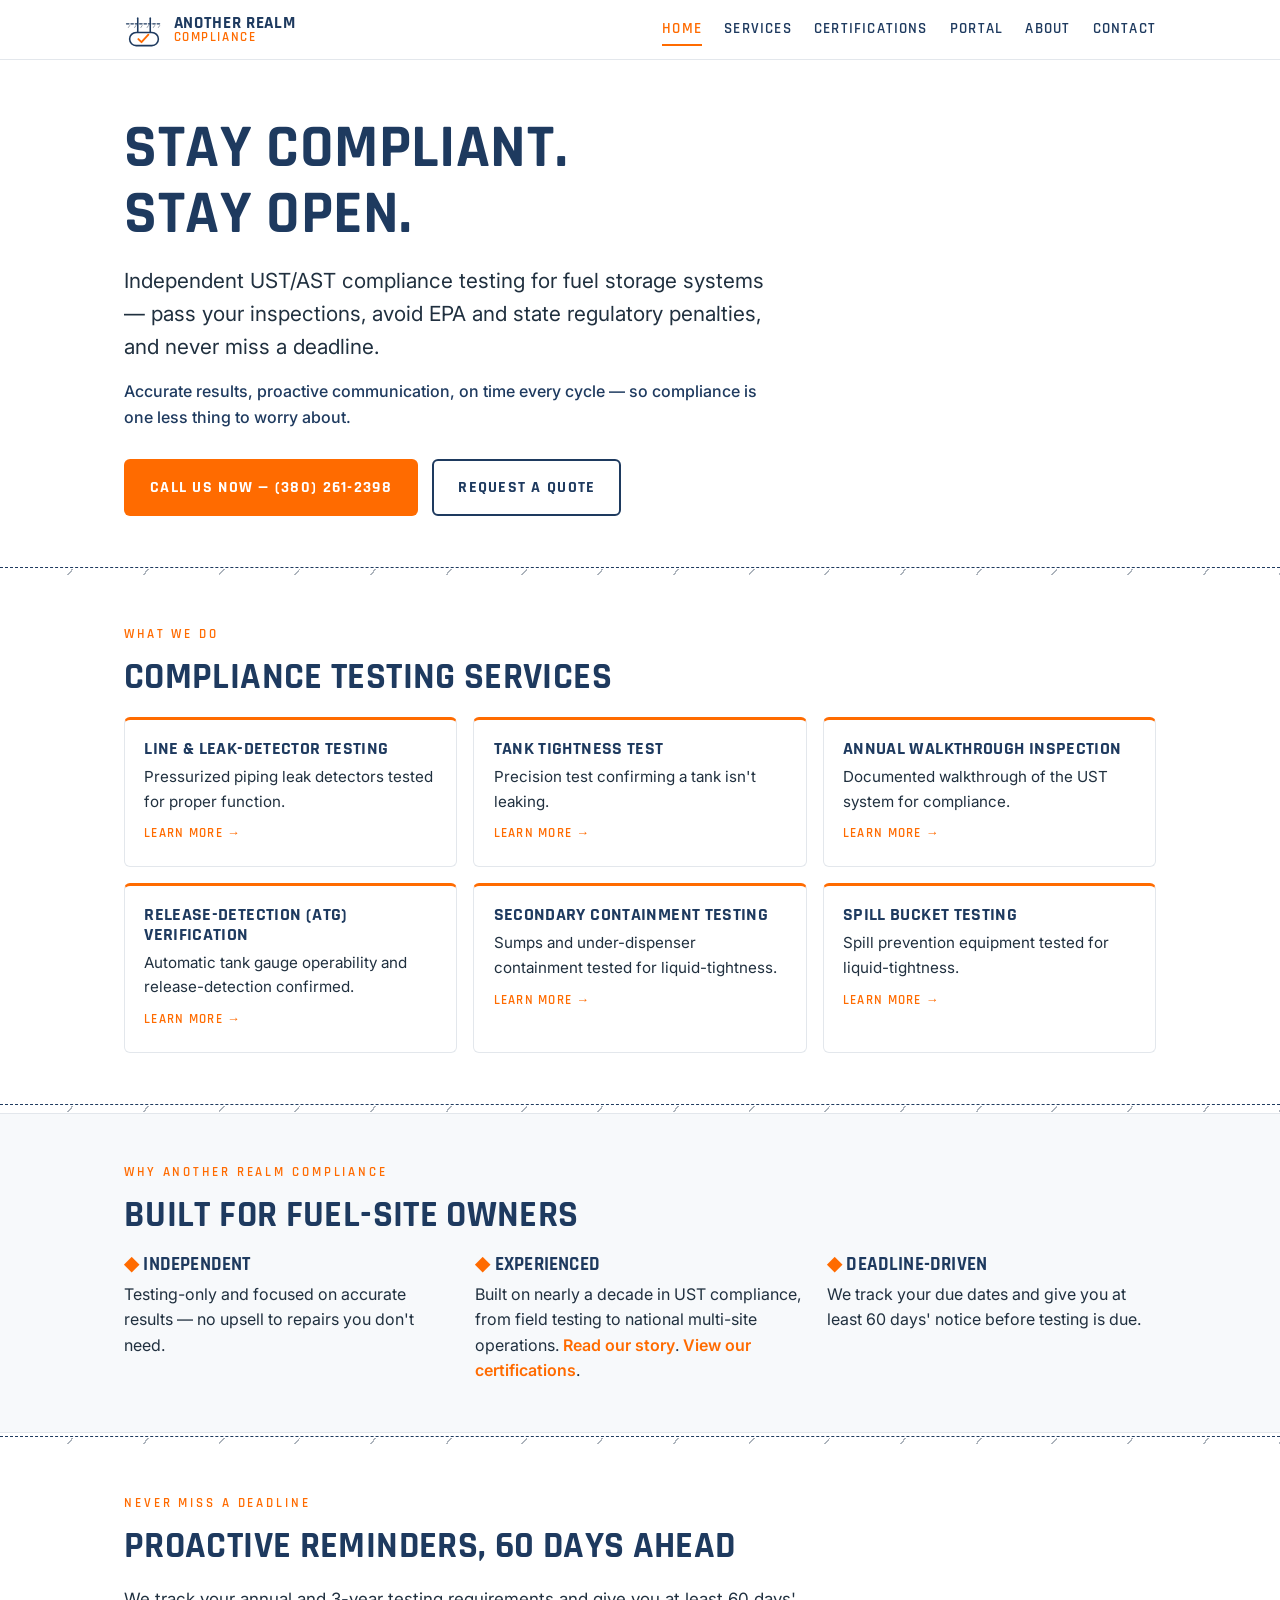
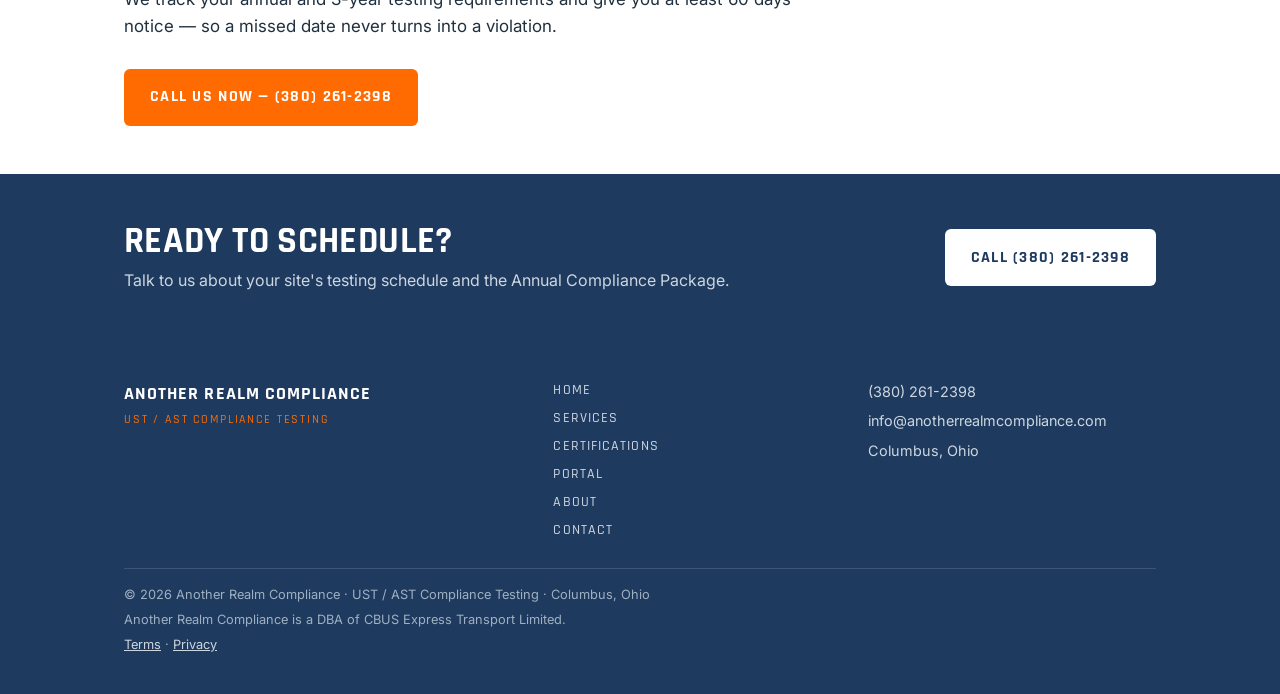
==== commit d4bdc5a7: "Remove /rates and /quote; 301 redirect both; strip Rates nav, pricing deep-links and estimator CTAs " ====
--- a/index.html
+++ b/index.html
@@ -43,7 +43,6 @@
     <nav class="site-nav">
       <a class="nav-home" href="index.html">Home</a>
       <a class="nav-services" href="services.html">Services</a>
-      <a class="nav-rates" href="rates.html">Rates</a>
       <a class="nav-certs" href="certifications.html">Certifications</a>
       <a class="nav-portal" href="portal.html">Portal</a>
       <a class="nav-about" href="about.html">About</a>
@@ -62,7 +61,7 @@
       <p class="trust">Accurate results, proactive communication, on time every cycle — so compliance is one less thing to worry about.</p>
       <div class="cta-row">
         <a class="btn btn-primary" href="tel:+13802612398">Call Us Now — (380) 261-2398</a>
-        <a class="btn btn-ghost" href="quote.html">Get an Instant Estimate</a>
+        <a class="btn btn-ghost" href="/contact#quoteForm">Request a Quote</a>
       </div>
     </div>
   </section>
@@ -81,7 +80,6 @@
         <a class="card" href="services.html"><h3>Secondary Containment Testing</h3><p>Sumps and under-dispenser containment tested for liquid-tightness.</p><span class="go">Learn more &rarr;</span></a>
         <a class="card" href="services.html"><h3>Spill Bucket Testing</h3><p>Spill prevention equipment tested for liquid-tightness.</p><span class="go">Learn more &rarr;</span></a>
       </div>
-      <p style="margin-top:1.4rem;"><a href="/rates" style="font-family:'Rajdhani',sans-serif;font-weight:600;text-transform:uppercase;letter-spacing:.08em;font-size:.95rem;color:var(--orange);text-decoration:none;">View Full Pricing &rarr;</a></p>
     </div>
   </section>
 
@@ -140,7 +138,6 @@
     <nav class="foot-nav" aria-label="Footer">
       <a href="index.html">Home</a>
       <a href="services.html">Services</a>
-      <a href="rates.html">Rates</a>
       <a href="certifications.html">Certifications</a>
       <a href="portal.html">Portal</a>
       <a href="about.html">About</a>
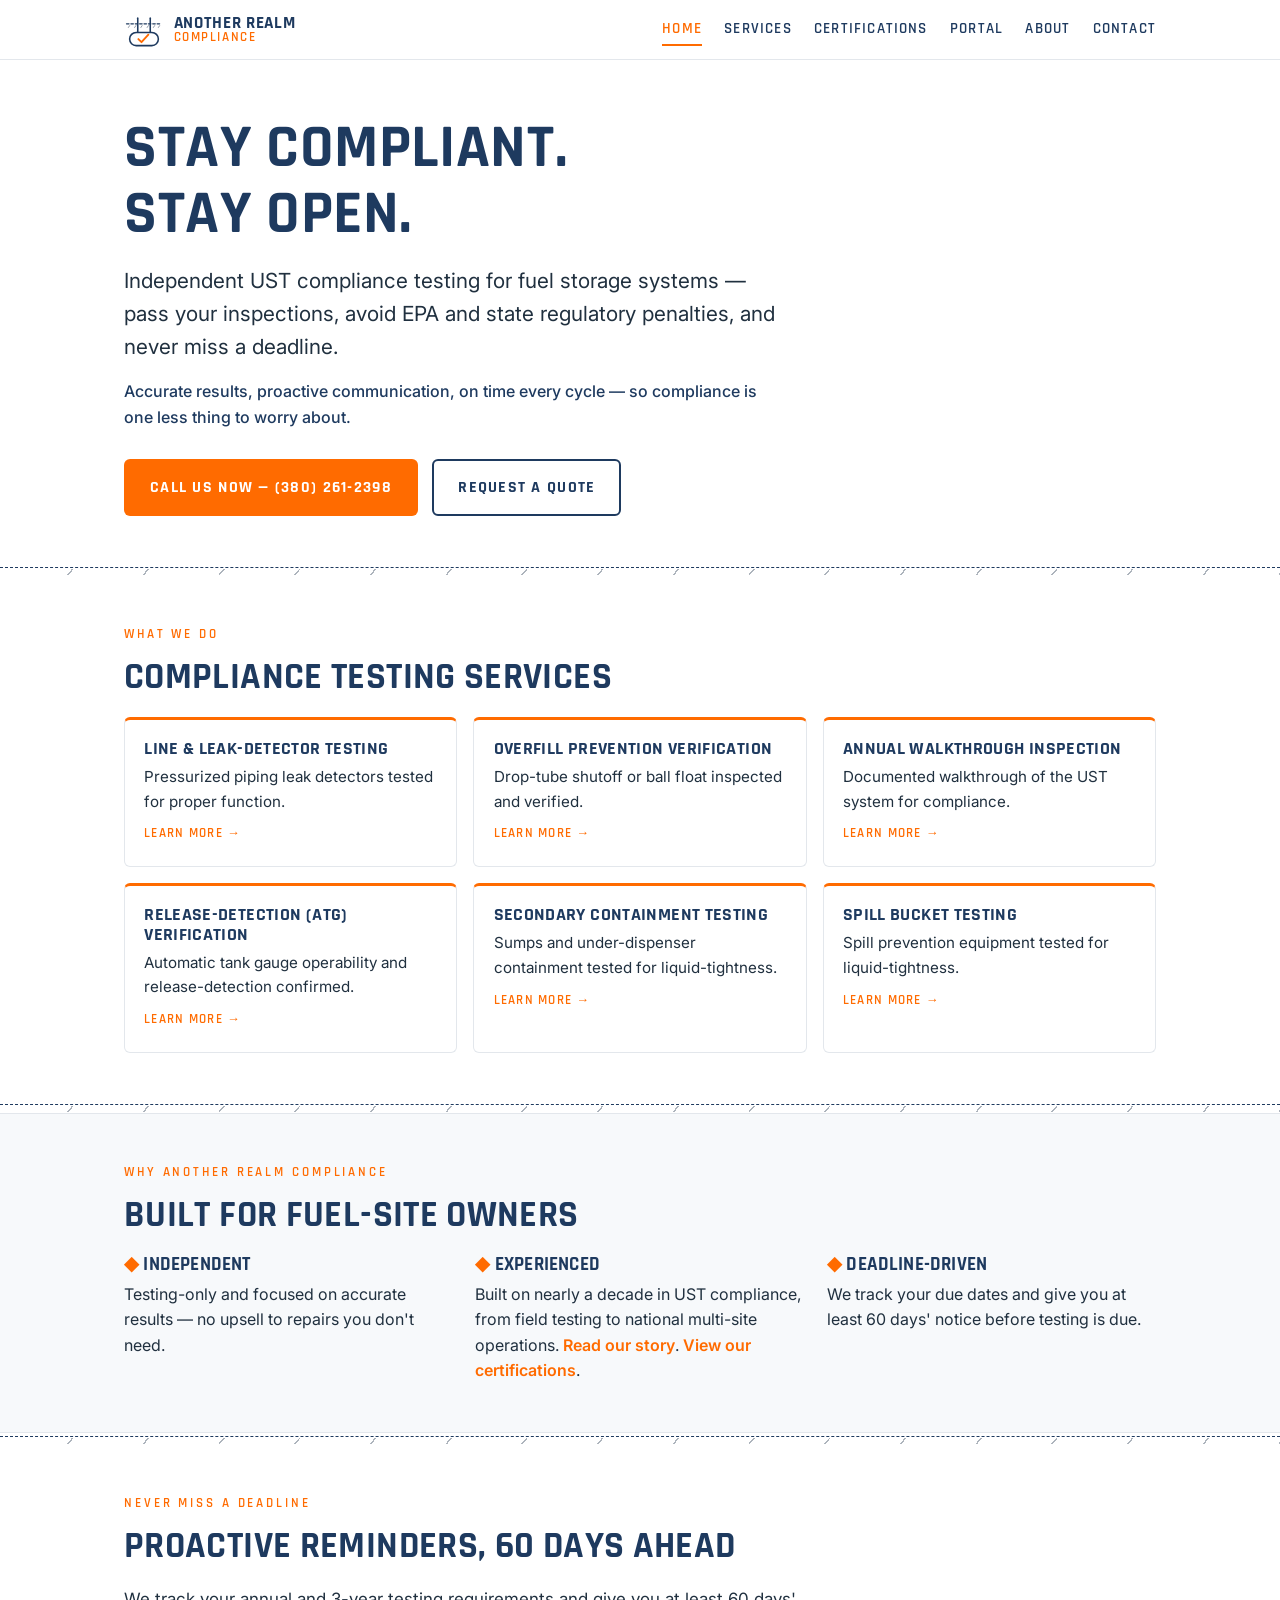
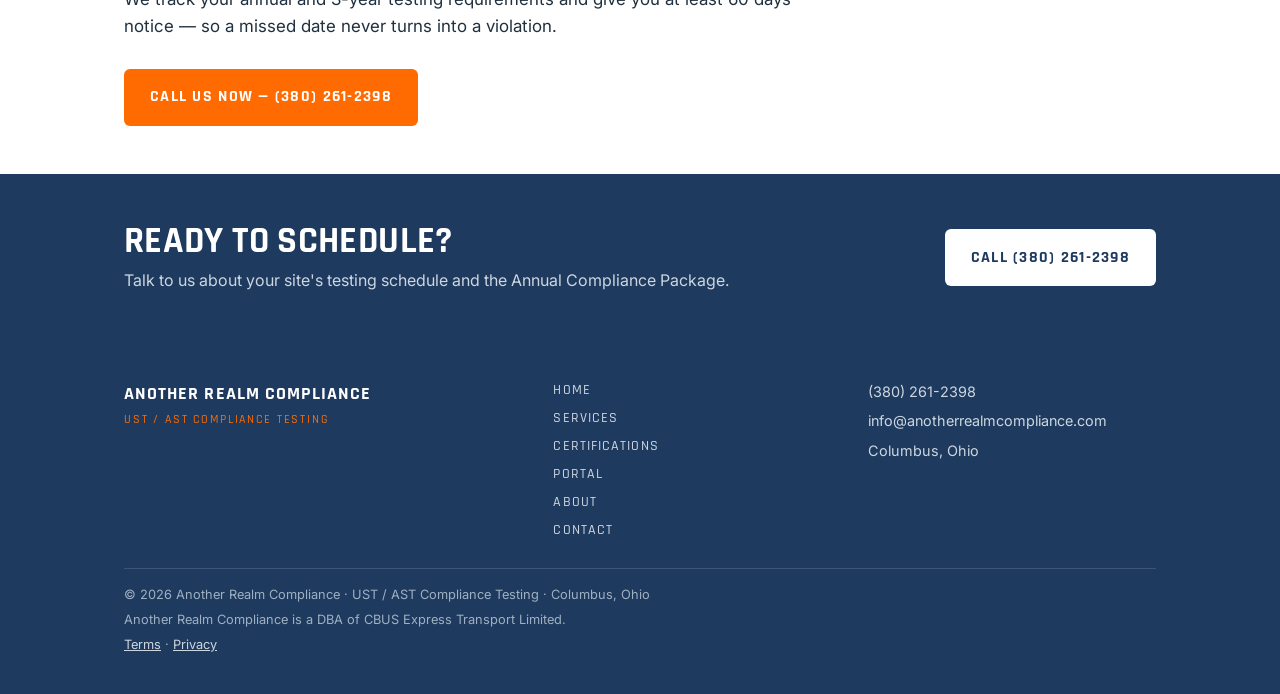
==== commit 27f1f3d7: "UST-only service copy; remove tank tightness from home card, quote form and legal scope Body copy, p" ====
--- a/index.html
+++ b/index.html
@@ -57,7 +57,7 @@
   <section class="hero">
     <div class="wrap">
       <h1>Stay Compliant.<br>Stay Open.</h1>
-      <p class="sub">Independent UST/AST compliance testing for fuel storage systems — pass your inspections, avoid EPA and state regulatory penalties, and never miss a deadline.</p>
+      <p class="sub">Independent UST compliance testing for fuel storage systems — pass your inspections, avoid EPA and state regulatory penalties, and never miss a deadline.</p>
       <p class="trust">Accurate results, proactive communication, on time every cycle — so compliance is one less thing to worry about.</p>
       <div class="cta-row">
         <a class="btn btn-primary" href="tel:+13802612398">Call Us Now — (380) 261-2398</a>
@@ -74,7 +74,7 @@
       <h2 class="sec-title">Compliance Testing Services</h2>
       <div class="card-grid">
         <a class="card" href="services.html"><h3>Line &amp; Leak-Detector Testing</h3><p>Pressurized piping leak detectors tested for proper function.</p><span class="go">Learn more &rarr;</span></a>
-        <a class="card" href="services.html"><h3>Tank Tightness Test</h3><p>Precision test confirming a tank isn't leaking.</p><span class="go">Learn more &rarr;</span></a>
+        <a class="card" href="services.html#overfill-verification"><h3>Overfill Prevention Verification</h3><p>Drop-tube shutoff or ball float inspected and verified.</p><span class="go">Learn more &rarr;</span></a>
         <a class="card" href="services.html"><h3>Annual Walkthrough Inspection</h3><p>Documented walkthrough of the UST system for compliance.</p><span class="go">Learn more &rarr;</span></a>
         <a class="card" href="services.html"><h3>Release-Detection (ATG) Verification</h3><p>Automatic tank gauge operability and release-detection confirmed.</p><span class="go">Learn more &rarr;</span></a>
         <a class="card" href="services.html"><h3>Secondary Containment Testing</h3><p>Sumps and under-dispenser containment tested for liquid-tightness.</p><span class="go">Learn more &rarr;</span></a>
